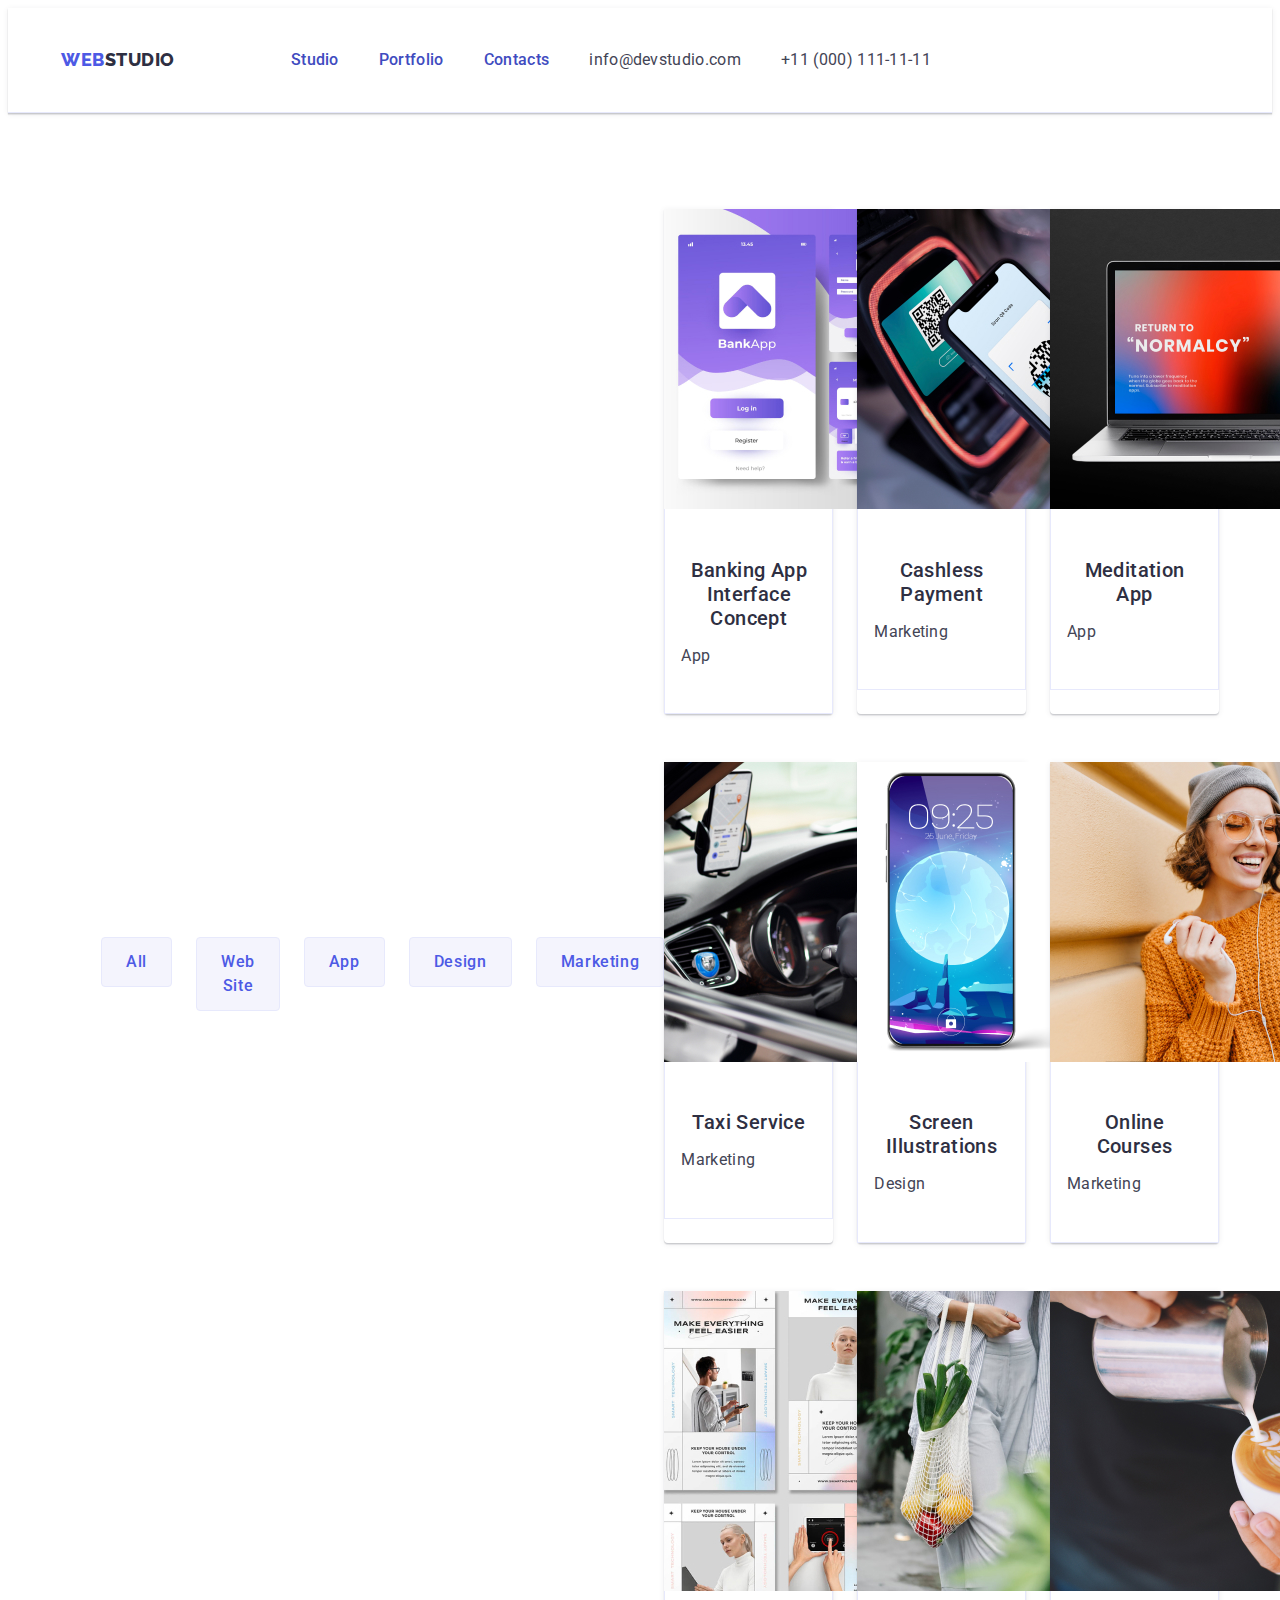
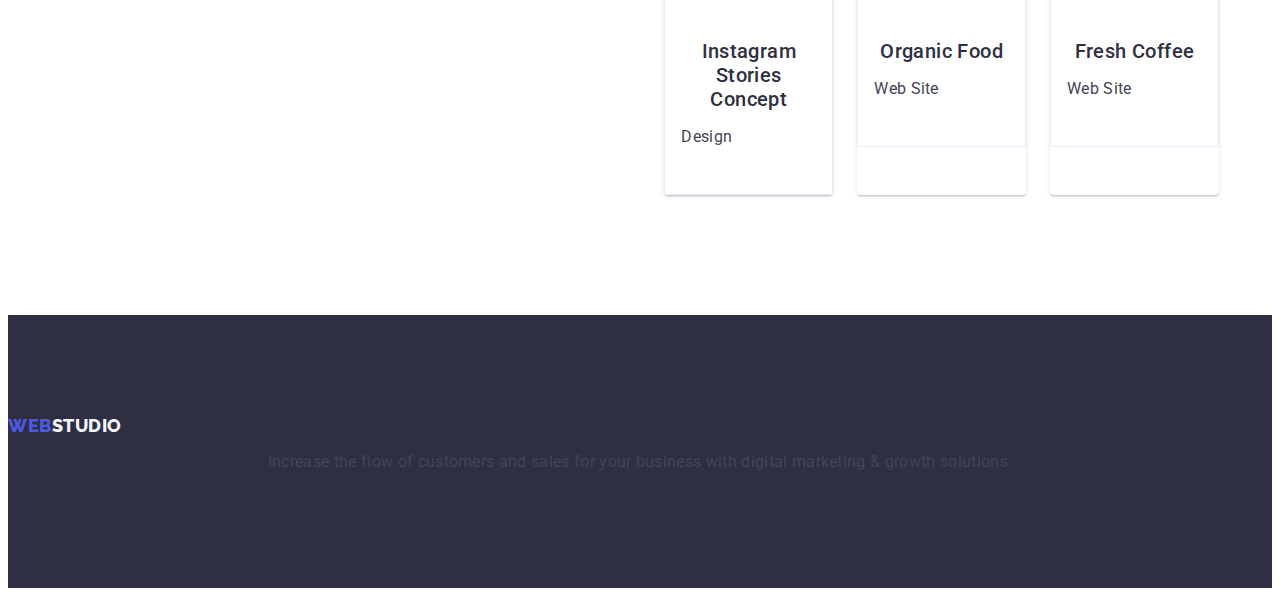
==== portfolio.html @ 67a77abd "Update portfolio.html" ====
<!DOCTYPE html>
<html lang="en">
<head>
    <meta charset="UTF-8">
    <meta name="viewport" content="width=device-width, initial-scale=1.0">
    <title>Document</title>
    <link rel="stylesheet" href="https://cdnjs.cloudflare.com/ajax/libs/modern-normalize/2.0.0/modern-normalize.min.css" integrity="sha512-4xo8blKMVCiXpTaLzQSLSw3KFOVPWhm/TRtuPVc4WG6kUgjH6J03IBuG7JZPkcWMxJ5huwaBpOpnwYElP/m6wg==" crossorigin="anonymous" referrerpolicy="no-referrer" />
    <link rel="preconnect" href="https://fonts.googleapis.com">
    <link rel="preconnect" href="https://fonts.gstatic.com" crossorigin>
    <link href="https://fonts.googleapis.com/css2?family=Montserrat:wght@400;500;600&family=Roboto:wght@400;500;700&display=swap" rel="stylesheet">
    <link rel="preconnect" href="https://fonts.googleapis.com">
    <link rel="preconnect" href="https://fonts.gstatic.com" crossorigin>
    <link href="https://fonts.googleapis.com/css2?family=Montserrat:wght@400;500;600&family=Raleway&family=Roboto:wght@400;500;700&display=swap" rel="stylesheet">
    <link rel="stylesheet" href="./css/styles.css"/>
</head>
<body class="body">
    <header class="header">
        <!--adress.logo-->
           <div class="div container">
               <nav class="nav">
                        <a href="./index.htm" class="logo link">Web<span class="logo-dark">Studio</span></a>
                         <ul class="list">
                           <li><a href="./index.html" class="ull link">Studio</a></li>
                           <li><a href="./portfolio.html" class="ull link">Portfolio</a></li>
                           <li><a href="" class="ull link">Contacts</a></li>
                         </ul>
                </nav>
                 <address class="address">
                   <ul class="list">
                     <li><a href="mailto:info@devstudio.com" class="contacts link">info@devstudio.com</a></li>
                     <li><a href="tel:+110001111111" class="contacts link">+11 (000) 111-11-11</a></li>
                   </ul>
                 </address>
           </div>      
 
     </header>
    <main>
   
       <section class="sec-p">  
            <div class="div container">   
                    <h1 class="visually-hidden">Portfolio</h1>

                    <ul class="ullp-one list">
                        <li class="iris1"><button class="all" type="button">All</button></li>
                        <li class="iris2"><button class="all" type="button">Web Site</button></li>
                        <li class="iris3"><button class="all" type="button">App</button></li>
                        <li class="iris4"><button class="all" type="button">Design</button></li>
                        <li class="iris5"><button class="all" type="button">Marketing</button></li>
                    </ul>
                
                    <ul class="ullp-two list">
                        <li class="lipli li-two">
                            <a class="portfolio-card-link link" href="">
                                <div class="div-img">
                                    <img src="./images/portfolio/BankingApp1.jpg" alt="BankingApp" width="360" height="300">
                                </div>
                                <div class="divp">
                                    <h2 class="h-three">Banking App Interface Concept</h2>
                                    <p class="p-one">App</p>
                                </div>
                            </a>
                        </li>
                        <li class="lipli li-two">
                            <a class="portfolio-card-link link" href="">
                                <img src="./images/portfolio/CashlessPayment2.jpg" alt="CashlessPayment" width="360" height="300">
                                <div class="divp">
                                    <h2 class="h-three">Cashless Payment</h2>
                                    <p class="p-one">Marketing</p>
                                </div>
                            </a>
                        </li>
                        <li class="lipli li-two">
                            <a class="portfolio-card-link link" href="">
                                <img src="./images/portfolio/MeditationApp3.jpg" alt="MeditationApp" width="360" height="300">
                                <div class="divp">    
                                    <h2 class="h-three">Meditation App</h2>
                                    <p class="p-one">App</p>
                                </div>
                            </a>
                        </li>
                        <li class="lipli li-two">
                            <a class="portfolio-card-link link" href="">
                                <img src="./images/portfolio/TaxiServiceMarketing4.jpg" alt="TaxiServiceMarketing" width="360" height="300">
                                <div class="divp">
                                    <h2 class="h-three">Taxi Service</h2>
                                    <p class="p-one">Marketing</p>
                                </div>
                            </a>
                        </li>
                        <li class="lipli li-two">
                            <a class="portfolio-card-link link" href="">
                                <img src="./images/portfolio/ScreenIllustrations5.jpg" alt="ScreenIllustrations" width="360" height="300">
                                <div class="divp"> 
                                    <h2 class="h-three">Screen Illustrations</h2>
                                    <p class="p-one">Design</p>
                                </div>
                            </a>
                        </li>
                        <li class="lipli li-two">
                            <a class="portfolio-card-link link" href="">
                                <img src="./images/portfolio/OnlineCourses6.jpg" alt="OnlineCourses" width="360" height="300">
                                <div class="divp">   
                                    <h2 class="h-three">Online Courses</h2>
                                    <p class="p-one">Marketing</p>
                                </div>
                            </a>
                        </li>
                        <li class="lipli li-two">
                            <a class="portfolio-card-link link" href="">
                                <img src="./images/portfolio/InstagramStoriesConcept7.jpg" alt="InstagramStoriesConcept" width="360" height="300">
                                <div class="divp">
                                    <h2 class="h-three">Instagram Stories Concept</h2>
                                    <p class="p-one">Design</p>
                                </div>
                            </a>
                        </li>
                        <li class="lipli li-two">
                            <a class="portfolio-card-link link" href="">
                                <img src="./images/portfolio/OrganicFood8.jpg" alt="OrganicFood" width="360" height="300">
                                <div class="divp"> 
                                    <h2 class="h-three">Organic Food</h2>
                                    <p class="p-one">Web Site</p>
                                </div>
                            </a>
                        </li>
                        <li class="lipli li-two">
                            <a class="portfolio-card-link link" href="">
                                <img src="./images/portfolio/FreshCoffee9.jpg" alt="FreshCoffee" width="360" height="300">
                                <div class="divp">
                                    <h2 class="h-three">Fresh Coffee</h2>
                                        <p class="p-one">Web Site</p>
                                </div>
                            </a>
                        </li>
                    </ul>
            </div> 
        </section>
    </main>
    <footer class="footer">

           <a href="./index.htm" class="logo link">Web<span class="logo-light">Studio</span></a>
            <nav class="header-nav"></nav>

        <p class="p-two">Increase the flow of customers and sales for your business with digital marketing & growth solutions.</p>
    </footer>
</body>
</html>
---- css/styles.css ----
:root {
    --main-color:#FFFFFF ;
    --pane-padding: 5px 42px;
    --iris: #4D5AE5;
    --ocean: #404BBF;
    --navyblue: #2E2F42;
    --green: #31D0AA;
    --slate: #434455;
    --lightslate: #8E8F99;
    --cornflower: #E7E9FC;
    --cloud: #F4F4FD;
    --navybluemodal: #2E2F42;
    --grey: #2E2F42;
    --dairy: #FCFCFC;
  }

.body {
    font-family: "Roboto", sans-serif;
    background-color: white;
    color: #434455;
}


/* header*/


.header {
    justify-content: center;
    flex-shrink: 0;
    border-bottom: 1px solid #e7e9fc;
    box-shadow: 0px 2px 1px rgba(46, 47, 66, 0.08), 0px 1px 1px rgba(46, 47, 66, 0.16), 0px 1px 6px rgba(46, 47, 66, 0.08); 
}

.div{
    display: flex; 
}

.container {
    width: 1158px; 
    padding: 0 15px;
    margin: 0 auto;
    align-items: center;
}



.nav {
    display: flex; 
    font-family: "Raleway", sans-serif;
    flex-shrink: 0;
    font-size: 18px ;
    line-height: 1.17em;
    letter-spacing: 0.03em;
    color:  #4d5ae5;
    align-items: center;
}


.link {
    text-decoration: none;
    color: currentColor;
    display: inline-block; 
    }

.logo {
    color: var(--iris, #4D5AE5);
    font-family: "Raleway", sans-serif;
    font-size: 18px;
    font-weight: 800;
    line-height: 1.16em;
    letter-spacing: 0.54px;
    text-transform: uppercase;
    line-height: 1.17;
    margin-right: 76px;
}

.logo-dark {
    color: var(--navyblue, #2E2F42);
}

.logo-light {
    color: var(--cloud, #F4F4FD);
}

.list {
    list-style: none;
    display: flex; 
    color: var(--navyblue, #2E2F42);
    font-family: 'Roboto';
    font-size: 16px;
    line-height: 1.5em; 
    letter-spacing: 0.32px;
    gap: 40px;
}

.ull {
    color: #2e2f42;
    font-weight: 500;
    padding: 24px 0;
    position: relative; 
    color: #404bbf;
    transition: color 250ms cubic-bezier(0.4, 0, 0.2, 1);
}

.ull:hover {
    color: #404bbf
}

.ull:focus {
    color: #404bbf;
}

.ull::after {
    content: '' ;
    position: absolute; 
    left: 0;
    bottom: -1px; 
    height: 4px; 
    background-color: #404bbf; 
    border-radius: 2px;
}

address {}

.contacts {
    color:  #434455;
    transition: color 250ms cubic-bezier(0.4, 0, 0.2, 1);
}

.contacts:hover {
    color: #404bbf;
}

.contacts:focus {
    color: #404bbf;
}

.address {
    color: var(--navyblue, #2E2F42);
    font-family: 'Roboto';
    font-size: 16px;
    font-style: normal;
    font-weight: 400;
    line-height: 1.5em; /* 150% */
    letter-spacing: 0.32px;
}


img {
    display: block;
}


/* main */


.sec {
    background: var(--navyblue, #2E2F42);
    flex-shrink: 0;
    text-align: center;
    padding: 188px 0 ;
    background-image: linear-gradient(rgba(46, 47, 66, 0.7), rgba(46, 47, 66, 0.7)), url(/images/team/people-office.jpg);
    background-repeat: no-repeat;
    background-position: center;
    background-size: cover;
    max-width: 1440px; 
    height: 600px;
}

.h-one {
    color: var(--white, #FFF);
    font-family: 'Roboto';
    font-size: 56px;
    font-weight: 700;
    line-height: 1.07em;
    letter-spacing: 1.12px;
    text-align: center;
    max-width: 496px; 
    margin: 0 auto;
}

.button {
    background: var(--iris, #4D5AE5);
    box-shadow: 0px 4px 4px 0px rgba(0, 0, 0, 0.15);
    font-family: "Roboto", sans-serif ;
    font-size: 16px;
    font-style: normal;
    font-weight: 500;
    line-height: 1.5em; /* 150% */
    letter-spacing: 0.64px;
    color: var(--white, #FFF);
    cursor: pointer;
    display: block; 
    min-width: 169px;
    height: 56px;
    border: none; 
    border-radius: 4px; 
    gap: 10px;
    align-items: flex-start;
    transition: background-color 250ms cubic-bezier(0.4, 0, 0.2, 1);
    margin: 0 auto;
    display: inline-flex;
    padding: 16px 32px;
    align-items: flex-start;
    margin-top: 48px;
}

.button:hover {
    background-color: #404BBF;
}

.button:focus {
    background-color: #404BBF;
}

.backdrop {
    position: fixed;
    top: 0;
    left: 0;
    width: 100%;
    height: 100%;
    display: flex;
    align-items: center;
    justify-content: center;
    background-color: rgba(46, 47, 66, 0.4);
    transition: opacity 250ms cubic-bezier(0.4, 0, 0.2, 1), visibility 250ms cubic-bezier(0.4, 0, 0.2, 1);
   
}


.backdrop.is-hidden{
    visibility: hidden;
    opacity: 0;
    pointer-events: none;
}


.modal-window {
    position: relative;
    z-index: 2;
    width: 408px;
    height: 584px;
    flex-shrink: 0;
    border-radius: 4px;
    background: var(--dairy, #FCFCFC);
    box-shadow: 0px 2px 1px 0px rgba(0, 0, 0, 0.20), 0px 1px 3px 0px rgba(0, 0, 0, 0.12), 0px 1px 1px 0px rgba(0, 0, 0, 0.14);
    padding: 30px;
    position: absolute;
    top: 50%;
    left: 50%;
    transform: translate(-50%, -50%) scale(1); 
    min-height: 584px; 
    transition: transform 250ms cubic-bezier(0.4, 0, 0.2, 1); 
}

.button-close {
    opacity: 0.7;
    border-radius: 50%;
    width: 24px;
    height: 24px;
    flex-shrink: 0;
    position: absolute;
    right: 24px;
    top: 24px;
    bottom: 536px;
    left: 360px;
    border-color: rgba(0, 0, 0, 0.10);
    display: flex; 
    align-items: center; 
    justify-content: center; 
    background-color: #e7e9fc; 
    border: 1px solid rgba(0, 0, 0, 0.1); 
    padding: 0;
    cursor: pointer; 
    transition: background-color 250ms cubic-bezier(0.4, 0, 0.2, 1), border 250ms cubic-bezier(0.4, 0, 0.2, 1); 
}

.button-close:hover {
    opacity: 1;
    background-color: #404bbf; 
    border: none; 
    fill: #ffffff;
}

.button-close:focus {
    background-color: #404bbf; 
    border: none;    
    fill: #ffffff; 
}

.svg-close {
    transition: fill 250ms cubic-bezier(0.4, 0, 0.2, 1);   
}

.sec-two{
    padding: 120px 0;
}

.ulli-one {
    gap: 24px; 
    padding: 0;
    margin: 0;
}

.visually-hidden {
    position: absolute;
    width: 1px;
    height: 1px;
    margin: -1px;
    border: 0;
    padding: 0;
    white-space: nowrap;
    clip-path: inset(100%);
    clip: rect(0 0 0 0);
    overflow: hidden;
  }

.li-one {
    width: calc((100% - 72px) / 4); 
}

.div-li-all{
    display: flex; 
    align-items: center;
    justify-content: center;
    height: 112px; 
    background-color: #f4f4fd;
    border-radius: 4px;
    margin-bottom: 8px;
}

svg{
    flex-shrink: 0;
}

.h-three {
    color: var(--navyblue, #2E2F42);
    font-family: 'Roboto';
    font-size: 20px;
    font-style: normal;
    font-weight: 500;
    line-height: 1.2em; /* 120% */
    letter-spacing: 0.4px;
    margin-bottom: 8px;
    text-align: center; 
}

.p-one {
    color: #434455;
    font-family: 'Roboto';
    font-size: 16px;
    font-style: normal;
    font-weight: 400;
    line-height: 1.2em; /* 150% */
    letter-spacing: 0.32px;
}

.sec-three{
    padding-bottom: 120px;
}

.h-two {
    margin-bottom: 72px;
    color: var(--navyblue, #2E2F42);
    text-align: center;
    font-family: 'Roboto';
    font-size: 36px;
    font-style: normal;
    font-weight: 700;
    line-height: 1.11em; /* 111.111% */
    letter-spacing: 0.72px;
    text-transform: capitalize;
    line-height: 1.11em;
}

.ulli-two {
    gap: 24px;
}

.sec-four {
    flex-shrink: 0;
    background: var(--cloud, #F4F4FD);
    padding: 120px 0;
}

.ulli-three {
    gap: 24px;
}

.li-two {
    padding-bottom: 0px;
    justify-content: center;
    background: var(--white, #FFF);
    border-radius: 0px 0px 4px 4px; 
    box-shadow: 0px 1px 6px rgba(46, 47, 66, 0.08), 0px 1px 1px rgba(46, 47, 66, 0.16), 0px 2px 1px rgba(46, 47, 66, 0.08);
    }

    .portfolio-card-link {
        display: block;   
        transition: box-shadow 250ms cubic-bezier(0.4, 0, 0.2, 1);
    }

    .portfolio-card-link:hover {
        box-shadow:  0px 1px 6px rgba(46, 47, 66, 0.08), 0px 1px 1px rgba(46, 47, 66, 0.16), 0px 2px 1px rgba(46, 47, 66, 0.08); 
        transform: translateY(0%);
    }

    .portfolio-card-link:focus {
        box-shadow: 0px 1px 6px rgba(46, 47, 66, 0.08), 0px 1px 1px rgba(46, 47, 66, 0.16), 0px 2px 1px rgba(46, 47, 66, 0.08);
        transform: translateY(0%);
    }

.work {
    padding: 32px 0;
    }

.social-network {
    display: flex; 
    justify-content: center; 
    gap: 24px; 
}

.social {
    width: 40px;
    height: 40px;
}

.a-soc {
    width: 100%;
    height: 100%;
    background-color: #4d5ae5;
    border-radius:50%;
    display: flex;
    align-items: center; 
    justify-content: center;
    transition: background-color 250ms cubic-bezier(0.4, 0, 0.2, 1);
}

.a-soc:hover {
    background-color: #404bbf;
}

.a-soc:focus {
    background-color: #404bbf;
}

.svg-soc {
    fill:  #f4f4fd;
}

.p-two {
    color: #434455;
    font-family: Roboto;
    font-size: 16px;
    font-style: normal;
    font-weight: 400;
    line-height: 1.2em; /* 150% */
    letter-spacing: 0.32px;
    text-align: center; 
}

.sec-five {
    padding-top: 120px;
    padding-bottom: 120px;
    margin: 0;
}

.ul-clients{
    display: flex;
    gap: 24px;
    padding: 0;
    margin: 0;
}

.client {
    height: 88px;    
    width: calc((100% - 120px) / 6);
    
}

.a-cli {
    width: 100%;
    height: 100%;
    border: 1px solid #8e8f99;
    border-radius: 4px;
    display: flex; 
    align-items: center; 
    justify-content: center;
    color: #8e8f99;   
    transition: border-color 250ms cubic-bezier(0.4, 0, 0.2, 1), color 250ms cubic-bezier(0.4, 0, 0.2, 1); 
}

.a-cli:hover {
    border-color: #404bbf; 
    color: #404bbf;
}

.a-cli:focus {
    border-color: #404bbf; 
    color: #404bbf;
}

.svg-cli {
    fill: currentColor;   
}

/* footer */


.footer {
    flex-shrink: 0;
    background: var(--navyblue, #2E2F42);
    padding: 100px 0;
}

.footer-container {
    width: 1158px; 
    padding: 0 15px;
    margin: 0 auto;
    align-items: center;
    display: flex;
    align-items: baseline;
}

.footer-container-logo {
    margin-right: 120px;
}
.par {
    margin: 0;
    line-height: 1.5em;
    color:  #F4F4FD;
    letter-spacing: 0.02em; 
    margin-bottom: 16px;
    font-weight: 500;
}

.par-f {
    margin: 0;
    margin-bottom: 16px;
    color:  #FFFFFF;
    letter-spacing: 0.02em;
    line-height: 1.5;
    font-size: 16px;
    font-weight: 500;
}

.a-soc-f {
    width: 100%;
    height: 100%;
    background-color: #4d5ae5;
    border-radius:50%;
    display: flex;
    align-items: center; 
    justify-content: center;
    transition: background-color 250ms cubic-bezier(0.4, 0, 0.2, 1);
}

.a-soc-f:hover {
    background-color: #31d0aa; 
}

.a-soc-f:focus {
    background-color: #31d0aa;
}

.social-network-f {
    gap: 16px;
    display: flex; 
}

.ul2 {
    flex-shrink: 0;
}


/*portfolio*/

.sec-p{
    padding-top: 96px; 
    padding-bottom: 120px;
}

.ulp {
    text-align: center;
    /* Button Text */
    font-family: 'Roboto';
    font-size: 16px;
    font-style: normal;
    font-weight: 500;
    line-height: 1.2em; /* 150% */
    letter-spacing: 0.64px;
}

.ullp-one{
    justify-content: center; 
    gap: 24px;
    margin-bottom: 72px;
}

.ullp-two{
    flex-wrap: wrap;
    column-gap: 24px;
    row-gap: 48px; 
    margin: 0;
    padding: 0;
}

.iris1 {}


.iris2 {}

.iris3 {}

.iris4 {}

.iris5 {}

.all {
    font-family: "Roboto", sans-serif;
    font-weight: 500;
    font-size: 16px;
    line-height: 1.5em;
    letter-spacing: 0.04em;
    color:  #4d5ae5;
    background-color: #F4F4FD;
    cursor: pointer;
    padding: 12px 24px;
    border: 1px solid #e7e9fc ;
    border-radius: 4px;   
    transition:  color 250ms cubic-bezier(0.4, 0, 0.2, 1), background-color 250ms cubic-bezier(0.4, 0, 0.2, 1), border-color 250ms cubic-bezier(0.4, 0, 0.2, 1), box-shadow 250ms cubic-bezier(0.4, 0, 0.2, 1); 
}

.all:hover {
    color: #FFFFFF;
    background-color: #404BBF ;
    border: 1px solid transparent;
    box-shadow: 3px 1px rgba(0, 0, 0, 0.1), 0px 2px 1px rgba(0, 0, 0, 0.08), 0px 2px 2px rgba(0, 0, 0, 0.12);
}

.all:focus {
    color: #FFFFFF;
    background-color: #404BBF;
    border: 1px solid transparent;
    box-shadow:  0px 3px 1px rgba(0, 0, 0, 0.1), 0px 2px 1px rgba(0, 0, 0, 0.08), 0px 2px 2px rgba(0, 0, 0, 0.12);
}

.lipli{
    width: calc((100% - 48px) / 3);
}

.divp{
    padding: 32px 16px ;
    border: 1px solid #e7e9fc; 
    border-top: none;
}
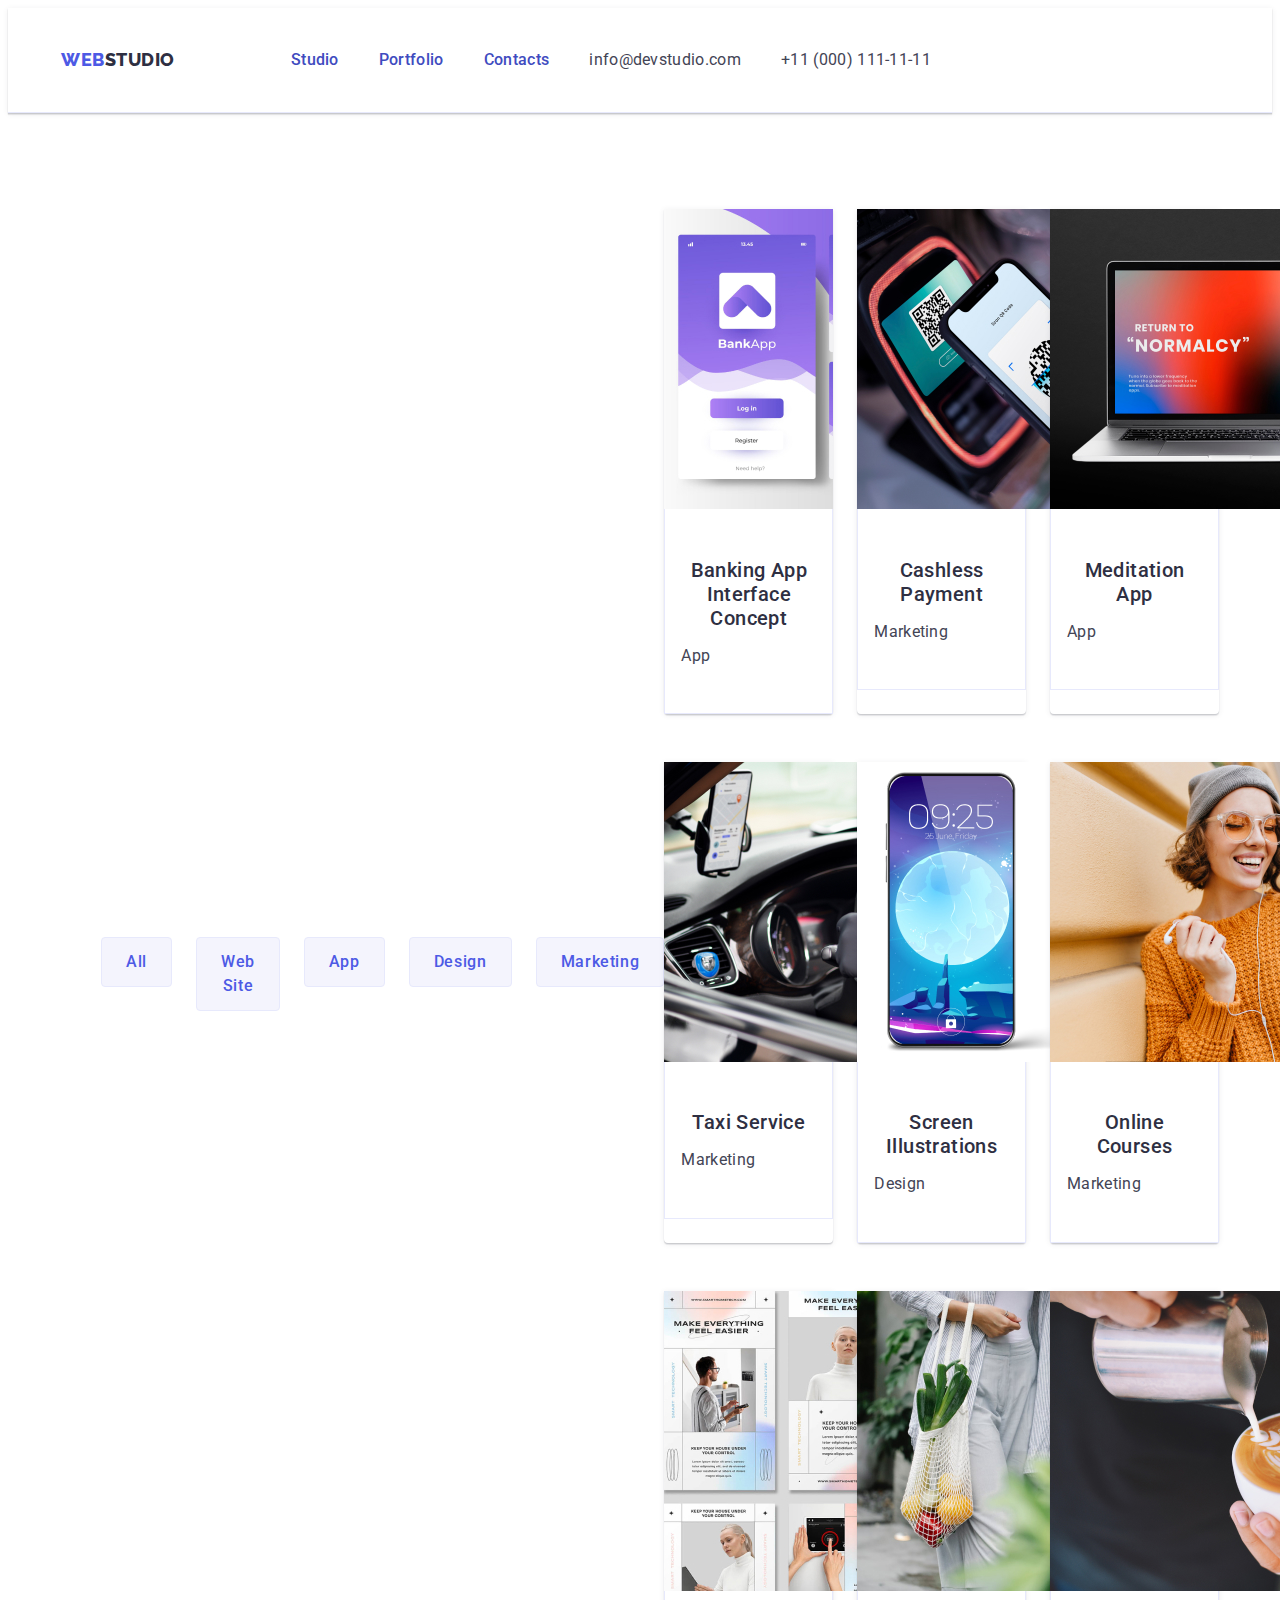
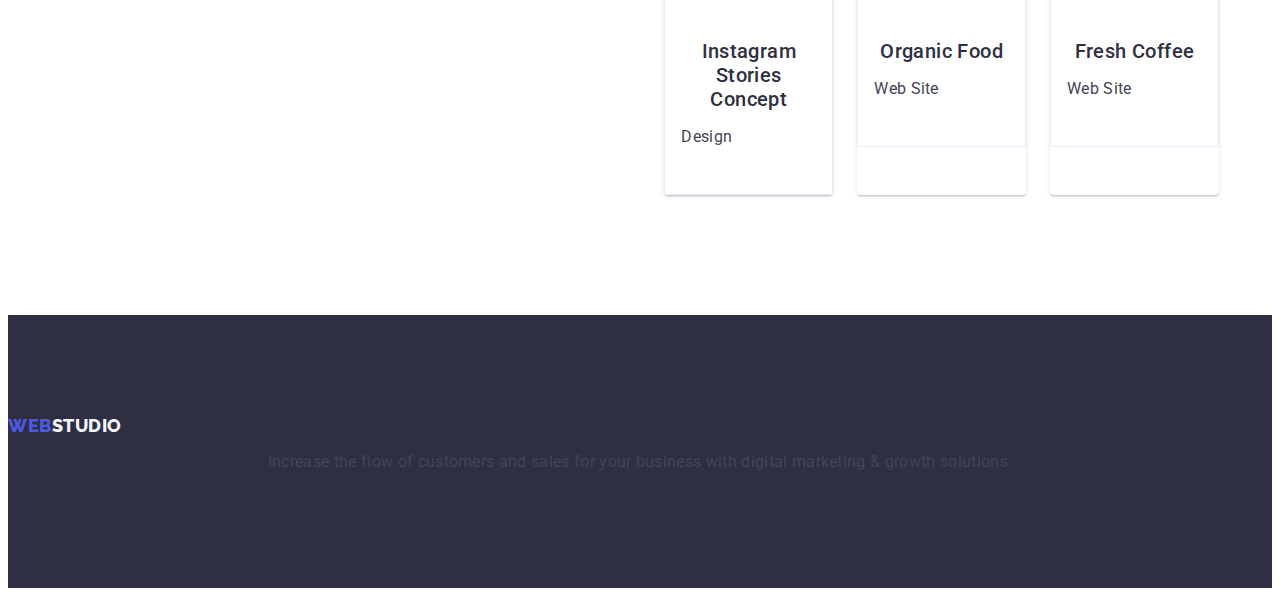
==== commit 5cb2dad2: "1234567890" ====
--- a/portfolio.html
+++ b/portfolio.html
@@ -53,6 +53,9 @@
                             <a class="portfolio-card-link link" href="">
                                 <div class="div-img">
                                     <img src="./images/portfolio/BankingApp1.jpg" alt="BankingApp" width="360" height="300">
+                                    <p class="p-div-img">
+                                        14 Stylish and User-Friendly App Design Concepts · Task Manager App · Calorie Tracker App · Exotic Fruit Ecommerce App · Cloud Storage App
+                                    </p>
                                 </div>
                                 <div class="divp">
                                     <h2 class="h-three">Banking App Interface Concept</h2>
--- a/css/styles.css
+++ b/css/styles.css
@@ -410,6 +410,27 @@
         transform: translateY(0%);
     }
 
+.div-img {
+    position: relative; 
+    overflow: hidden;
+
+}
+
+.p-div-img {
+    position: absolute; 
+    top: 0;
+    font-size: 16px; 
+    line-height: 1.5;
+    letter-spacing: 0.02em; 
+    color: #f4f4fd;
+    padding: 40px 32px; 
+    background-color: #4d5ae5; 
+    height: 100%; 
+    width: 100%; 
+    transform: translateY(100%); 
+    transition: transform 250ms cubic-bezier(0.4, 0, 0.2, 1);
+}
+
 .work {
     padding: 32px 0;
     }
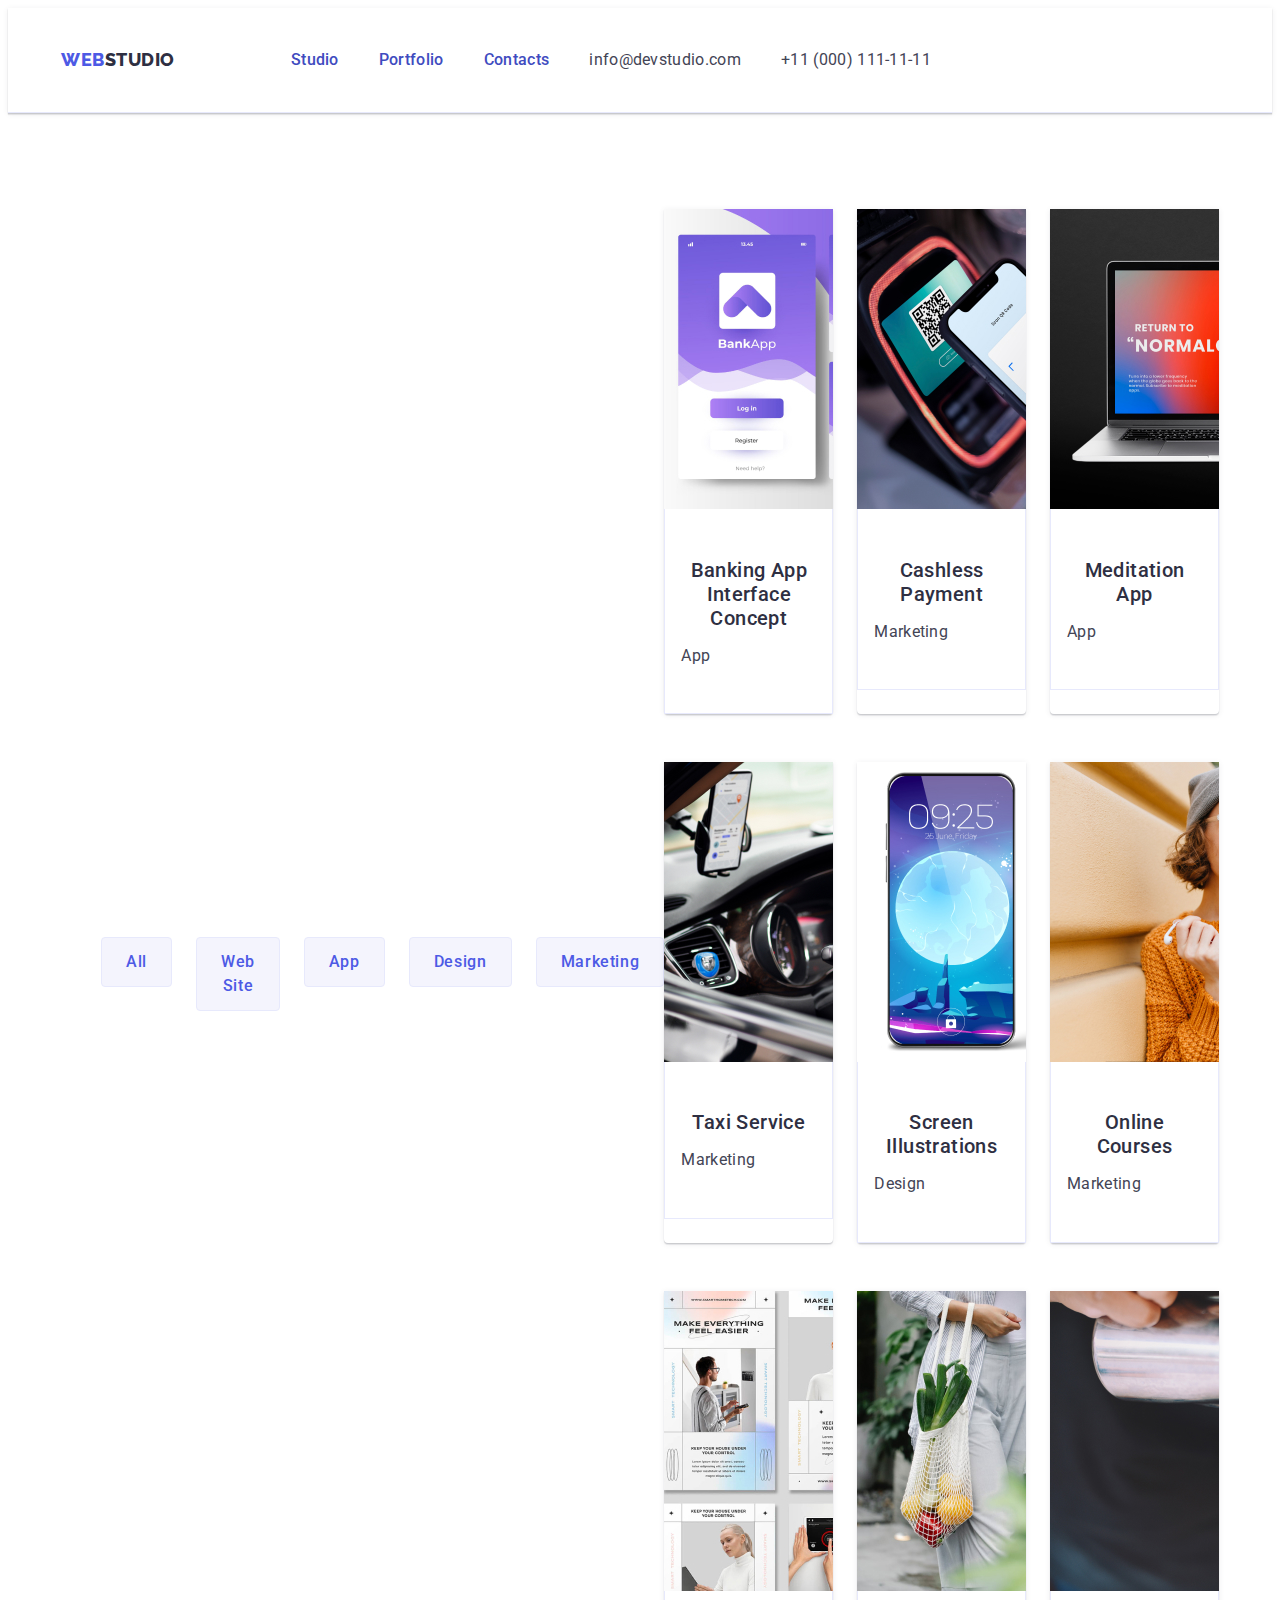
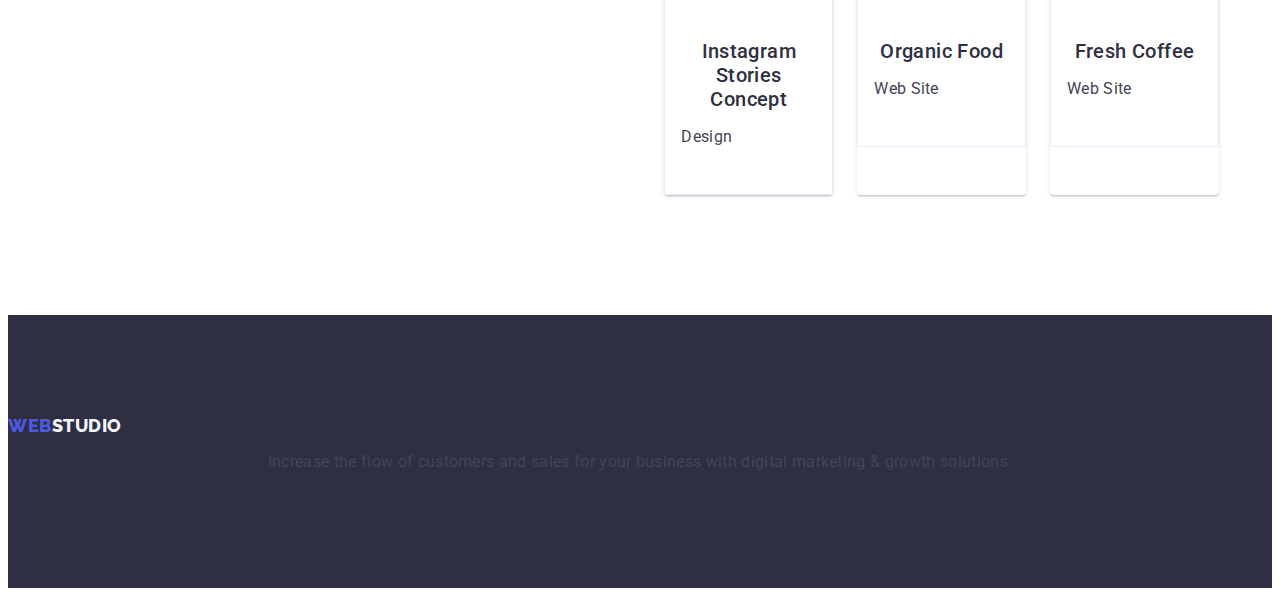
==== commit 7049cbd5: "Update portfolio.html" ====
--- a/portfolio.html
+++ b/portfolio.html
@@ -1,150 +1,288 @@
 <!DOCTYPE html>
 <html lang="en">
-<head>
-    <meta charset="UTF-8">
-    <meta name="viewport" content="width=device-width, initial-scale=1.0">
+  <head>
+    <meta charset="UTF-8" />
+    <meta name="viewport" content="width=device-width, initial-scale=1.0" />
     <title>Document</title>
-    <link rel="stylesheet" href="https://cdnjs.cloudflare.com/ajax/libs/modern-normalize/2.0.0/modern-normalize.min.css" integrity="sha512-4xo8blKMVCiXpTaLzQSLSw3KFOVPWhm/TRtuPVc4WG6kUgjH6J03IBuG7JZPkcWMxJ5huwaBpOpnwYElP/m6wg==" crossorigin="anonymous" referrerpolicy="no-referrer" />
-    <link rel="preconnect" href="https://fonts.googleapis.com">
-    <link rel="preconnect" href="https://fonts.gstatic.com" crossorigin>
-    <link href="https://fonts.googleapis.com/css2?family=Montserrat:wght@400;500;600&family=Roboto:wght@400;500;700&display=swap" rel="stylesheet">
-    <link rel="preconnect" href="https://fonts.googleapis.com">
-    <link rel="preconnect" href="https://fonts.gstatic.com" crossorigin>
-    <link href="https://fonts.googleapis.com/css2?family=Montserrat:wght@400;500;600&family=Raleway&family=Roboto:wght@400;500;700&display=swap" rel="stylesheet">
-    <link rel="stylesheet" href="./css/styles.css"/>
-</head>
-<body class="body">
+    <link
+      rel="stylesheet"
+      href="https://cdnjs.cloudflare.com/ajax/libs/modern-normalize/2.0.0/modern-normalize.min.css"
+      integrity="sha512-4xo8blKMVCiXpTaLzQSLSw3KFOVPWhm/TRtuPVc4WG6kUgjH6J03IBuG7JZPkcWMxJ5huwaBpOpnwYElP/m6wg=="
+      crossorigin="anonymous"
+      referrerpolicy="no-referrer"
+    />
+    <link rel="preconnect" href="https://fonts.googleapis.com" />
+    <link rel="preconnect" href="https://fonts.gstatic.com" crossorigin />
+    <link
+      href="https://fonts.googleapis.com/css2?family=Montserrat:wght@400;500;600&family=Roboto:wght@400;500;700&display=swap"
+      rel="stylesheet"
+    />
+    <link rel="preconnect" href="https://fonts.googleapis.com" />
+    <link rel="preconnect" href="https://fonts.gstatic.com" crossorigin />
+    <link
+      href="https://fonts.googleapis.com/css2?family=Montserrat:wght@400;500;600&family=Raleway&family=Roboto:wght@400;500;700&display=swap"
+      rel="stylesheet"
+    />
+    <link rel="stylesheet" href="./css/styles.css" />
+  </head>
+  <body class="body">
     <header class="header">
-        <!--adress.logo-->
-           <div class="div container">
-               <nav class="nav">
-                        <a href="./index.htm" class="logo link">Web<span class="logo-dark">Studio</span></a>
-                         <ul class="list">
-                           <li><a href="./index.html" class="ull link">Studio</a></li>
-                           <li><a href="./portfolio.html" class="ull link">Portfolio</a></li>
-                           <li><a href="" class="ull link">Contacts</a></li>
-                         </ul>
-                </nav>
-                 <address class="address">
-                   <ul class="list">
-                     <li><a href="mailto:info@devstudio.com" class="contacts link">info@devstudio.com</a></li>
-                     <li><a href="tel:+110001111111" class="contacts link">+11 (000) 111-11-11</a></li>
-                   </ul>
-                 </address>
-           </div>      
- 
-     </header>
+      <!--adress.logo-->
+      <div class="div container">
+        <nav class="nav">
+          <a href="./index.htm" class="logo link"
+            >Web<span class="logo-dark">Studio</span></a
+          >
+          <ul class="list">
+            <li><a href="./index.html" class="ull link">Studio</a></li>
+            <li><a href="./portfolio.html" class="ull link">Portfolio</a></li>
+            <li><a href="" class="ull link">Contacts</a></li>
+          </ul>
+        </nav>
+        <address class="address">
+          <ul class="list">
+            <li>
+              <a href="mailto:info@devstudio.com" class="contacts link"
+                >info@devstudio.com</a
+              >
+            </li>
+            <li>
+              <a href="tel:+110001111111" class="contacts link"
+                >+11 (000) 111-11-11</a
+              >
+            </li>
+          </ul>
+        </address>
+      </div>
+    </header>
     <main>
-   
-       <section class="sec-p">  
-            <div class="div container">   
-                    <h1 class="visually-hidden">Portfolio</h1>
+      <section class="sec-p">
+        <div class="div container">
+          <h1 class="visually-hidden">Portfolio</h1>
 
-                    <ul class="ullp-one list">
-                        <li class="iris1"><button class="all" type="button">All</button></li>
-                        <li class="iris2"><button class="all" type="button">Web Site</button></li>
-                        <li class="iris3"><button class="all" type="button">App</button></li>
-                        <li class="iris4"><button class="all" type="button">Design</button></li>
-                        <li class="iris5"><button class="all" type="button">Marketing</button></li>
-                    </ul>
+          <ul class="ullp-one list">
+            <li class="iris1">
+              <button class="all" type="button">All</button>
+            </li>
+            <li class="iris2">
+              <button class="all" type="button">Web Site</button>
+            </li>
+            <li class="iris3">
+              <button class="all" type="button">App</button>
+            </li>
+            <li class="iris4">
+              <button class="all" type="button">Design</button>
+            </li>
+            <li class="iris5">
+              <button class="all" type="button">Marketing</button>
+            </li>
+          </ul>
+
+          <ul class="ullp-two list">
+            <li class="lipli li-two">
+              <a class="portfolio-card-link link" href="">
+                <div class="div-img">
+                  <img
+                    src="./images/portfolio/BankingApp1.jpg"
+                    alt="BankingApp"
+                    width="360"
+                    height="300"
+                  />
+                  <p class="p-div-img">
+                    14 Stylish and User-Friendly App Design Concepts · Task
+                    Manager App · Calorie Tracker App · Exotic Fruit Ecommerce
+                    App · Cloud Storage App
+                  </p>
+                </div>
+                <div class="divp">
+                  <h2 class="h-three">Banking App Interface Concept</h2>
+                  <p class="p-one">App</p>
+                </div>
+              </a>
+            </li>
+            <li class="lipli li-two">
+              <a class="portfolio-card-link link" href="">
+                <div class="div-img">
+                  <img
+                    src="./images/portfolio/CashlessPayment2.jpg"
+                    alt="CashlessPayment"
+                    width="360"
+                    height="300"
+                  />
+                  <p class="p-div-img">
+                    14 Stylish and User-Friendly App Design Concepts · Task
+                    Manager App · Calorie Tracker App · Exotic Fruit Ecommerce
+                    App · Cloud Storage App
+                  </p>
+                </div>
+                <div class="divp">
+                  <h2 class="h-three">Cashless Payment</h2>
+                  <p class="p-one">Marketing</p>
+                </div>
+              </a>
+            </li>
+            <li class="lipli li-two">
+              <a class="portfolio-card-link link" href="">
+                <div class="div-img">
+                  <img
+                    src="./images/portfolio/MeditationApp3.jpg"
+                    alt="MeditationApp"
+                    width="360"
+                    height="300"
+                  />
+                  <p class="p-div-img">
+                    14 Stylish and User-Friendly App Design Concepts · Task
+                    Manager App · Calorie Tracker App · Exotic Fruit Ecommerce
+                    App · Cloud Storage App
+                  </p>
+                </div>
+                <div class="divp">
+                  <h2 class="h-three">Meditation App</h2>
+                  <p class="p-one">App</p>
+                </div>
+              </a>
+            </li>
+            <li class="lipli li-two">
+              <a class="portfolio-card-link link" href="">
+                <div class="div-img">
+                  <img
+                    src="./images/portfolio/TaxiServiceMarketing4.jpg"
+                    alt="TaxiServiceMarketing"
+                    width="360"
+                    height="300"
+                  />
+                  <p class="p-div-img">
+                    14 Stylish and User-Friendly App Design Concepts · Task
+                    Manager App · Calorie Tracker App · Exotic Fruit Ecommerce
+                    App · Cloud Storage App
+                  </p>
+                </div>
+                <div class="divp">
+                  <h2 class="h-three">Taxi Service</h2>
+                  <p class="p-one">Marketing</p>
+                </div>
+              </a>
+            </li>
+            <li class="lipli li-two">
+              <a class="portfolio-card-link link" href="">
+                <div class="div-img">
+                  <img
+                    src="./images/portfolio/ScreenIllustrations5.jpg"
+                    alt="ScreenIllustrations"
+                    width="360"
+                    height="300"
+                  />
+                  <p class="p-div-img">
+                    14 Stylish and User-Friendly App Design Concepts · Task
+                    Manager App · Calorie Tracker App · Exotic Fruit Ecommerce
+                    App · Cloud Storage App
+                  </p>
+                </div>
+                <div class="divp">
+                  <h2 class="h-three">Screen Illustrations</h2>
+                  <p class="p-one">Design</p>
+                </div>
+              </a>
+            </li>
+            <li class="lipli li-two">
+              <a class="portfolio-card-link link" href="">
+                <div class="div-img">
+                    <img
+                    src="./images/portfolio/OnlineCourses6.jpg"
+                    alt="OnlineCourses"
+                    width="360"
+                    height="300"
+                    />
+                    <p class="p-div-img">
+                        14 Stylish and User-Friendly App Design Concepts · Task
+                        Manager App · Calorie Tracker App · Exotic Fruit Ecommerce
+                        App · Cloud Storage App
+                    </p>
+                </div>
+                <div class="divp">
+                  <h2 class="h-three">Online Courses</h2>
+                  <p class="p-one">Marketing</p>
+                </div>
+              </a>
+            </li>
+            <li class="lipli li-two">
+              <a class="portfolio-card-link link" href="">
+                <div class="div-img">
+                    <img
+                    src="./images/portfolio/InstagramStoriesConcept7.jpg"
+                    alt="InstagramStoriesConcept"
+                    width="360"
+                    height="300"
+                    />
+                    <p class="p-div-img">
+                        14 Stylish and User-Friendly App Design Concepts · Task
+                        Manager App · Calorie Tracker App · Exotic Fruit Ecommerce
+                        App · Cloud Storage App
+                    </p>
+                </div>
+                <div class="divp">
+                  <h2 class="h-three">Instagram Stories Concept</h2>
+                  <p class="p-one">Design</p>
+                </div>
+              </a>
+            </li>
+            <li class="lipli li-two">
+              <a class="portfolio-card-link link" href="">
+                <div class="div-img">
+                    <img
+                    src="./images/portfolio/OrganicFood8.jpg"
+                    alt="OrganicFood"
+                    width="360"
+                    height="300"
+                    />
+                    <p class="p-div-img">
+                        14 Stylish and User-Friendly App Design Concepts · Task
+                        Manager App · Calorie Tracker App · Exotic Fruit Ecommerce
+                        App · Cloud Storage App
+                    </p>
+                </div>
+                <div class="divp">
+                  <h2 class="h-three">Organic Food</h2>
+                  <p class="p-one">Web Site</p>
+                </div>
+              </a>
+            </li>
+            <li class="lipli li-two">
+              <a class="portfolio-card-link link" href="">
+                <div class="div-img">
+                    <img
+                    src="./images/portfolio/FreshCoffee9.jpg"
+                    alt="FreshCoffee"
+                    width="360"
+                    height="300"
+                    />
+                    <p class="p-div-img">
+                        14 Stylish and User-Friendly App Design Concepts · Task
+                        Manager App · Calorie Tracker App · Exotic Fruit Ecommerce
+                        App · Cloud Storage App
+                    </p>
+                </div>
                 
-                    <ul class="ullp-two list">
-                        <li class="lipli li-two">
-                            <a class="portfolio-card-link link" href="">
-                                <div class="div-img">
-                                    <img src="./images/portfolio/BankingApp1.jpg" alt="BankingApp" width="360" height="300">
-                                    <p class="p-div-img">
-                                        14 Stylish and User-Friendly App Design Concepts · Task Manager App · Calorie Tracker App · Exotic Fruit Ecommerce App · Cloud Storage App
-                                    </p>
-                                </div>
-                                <div class="divp">
-                                    <h2 class="h-three">Banking App Interface Concept</h2>
-                                    <p class="p-one">App</p>
-                                </div>
-                            </a>
-                        </li>
-                        <li class="lipli li-two">
-                            <a class="portfolio-card-link link" href="">
-                                <img src="./images/portfolio/CashlessPayment2.jpg" alt="CashlessPayment" width="360" height="300">
-                                <div class="divp">
-                                    <h2 class="h-three">Cashless Payment</h2>
-                                    <p class="p-one">Marketing</p>
-                                </div>
-                            </a>
-                        </li>
-                        <li class="lipli li-two">
-                            <a class="portfolio-card-link link" href="">
-                                <img src="./images/portfolio/MeditationApp3.jpg" alt="MeditationApp" width="360" height="300">
-                                <div class="divp">    
-                                    <h2 class="h-three">Meditation App</h2>
-                                    <p class="p-one">App</p>
-                                </div>
-                            </a>
-                        </li>
-                        <li class="lipli li-two">
-                            <a class="portfolio-card-link link" href="">
-                                <img src="./images/portfolio/TaxiServiceMarketing4.jpg" alt="TaxiServiceMarketing" width="360" height="300">
-                                <div class="divp">
-                                    <h2 class="h-three">Taxi Service</h2>
-                                    <p class="p-one">Marketing</p>
-                                </div>
-                            </a>
-                        </li>
-                        <li class="lipli li-two">
-                            <a class="portfolio-card-link link" href="">
-                                <img src="./images/portfolio/ScreenIllustrations5.jpg" alt="ScreenIllustrations" width="360" height="300">
-                                <div class="divp"> 
-                                    <h2 class="h-three">Screen Illustrations</h2>
-                                    <p class="p-one">Design</p>
-                                </div>
-                            </a>
-                        </li>
-                        <li class="lipli li-two">
-                            <a class="portfolio-card-link link" href="">
-                                <img src="./images/portfolio/OnlineCourses6.jpg" alt="OnlineCourses" width="360" height="300">
-                                <div class="divp">   
-                                    <h2 class="h-three">Online Courses</h2>
-                                    <p class="p-one">Marketing</p>
-                                </div>
-                            </a>
-                        </li>
-                        <li class="lipli li-two">
-                            <a class="portfolio-card-link link" href="">
-                                <img src="./images/portfolio/InstagramStoriesConcept7.jpg" alt="InstagramStoriesConcept" width="360" height="300">
-                                <div class="divp">
-                                    <h2 class="h-three">Instagram Stories Concept</h2>
-                                    <p class="p-one">Design</p>
-                                </div>
-                            </a>
-                        </li>
-                        <li class="lipli li-two">
-                            <a class="portfolio-card-link link" href="">
-                                <img src="./images/portfolio/OrganicFood8.jpg" alt="OrganicFood" width="360" height="300">
-                                <div class="divp"> 
-                                    <h2 class="h-three">Organic Food</h2>
-                                    <p class="p-one">Web Site</p>
-                                </div>
-                            </a>
-                        </li>
-                        <li class="lipli li-two">
-                            <a class="portfolio-card-link link" href="">
-                                <img src="./images/portfolio/FreshCoffee9.jpg" alt="FreshCoffee" width="360" height="300">
-                                <div class="divp">
-                                    <h2 class="h-three">Fresh Coffee</h2>
-                                        <p class="p-one">Web Site</p>
-                                </div>
-                            </a>
-                        </li>
-                    </ul>
-            </div> 
-        </section>
+                <div class="divp">
+                  <h2 class="h-three">Fresh Coffee</h2>
+                  <p class="p-one">Web Site</p>
+                </div>
+              </a>
+            </li>
+          </ul>
+        </div>
+      </section>
     </main>
     <footer class="footer">
+      <a href="./index.htm" class="logo link"
+        >Web<span class="logo-light">Studio</span></a
+      >
+      <nav class="header-nav"></nav>
 
-           <a href="./index.htm" class="logo link">Web<span class="logo-light">Studio</span></a>
-            <nav class="header-nav"></nav>
-
-        <p class="p-two">Increase the flow of customers and sales for your business with digital marketing & growth solutions.</p>
+      <p class="p-two">
+        Increase the flow of customers and sales for your business with digital
+        marketing & growth solutions.
+      </p>
     </footer>
-</body>
-</html>+  </body>
+</html>
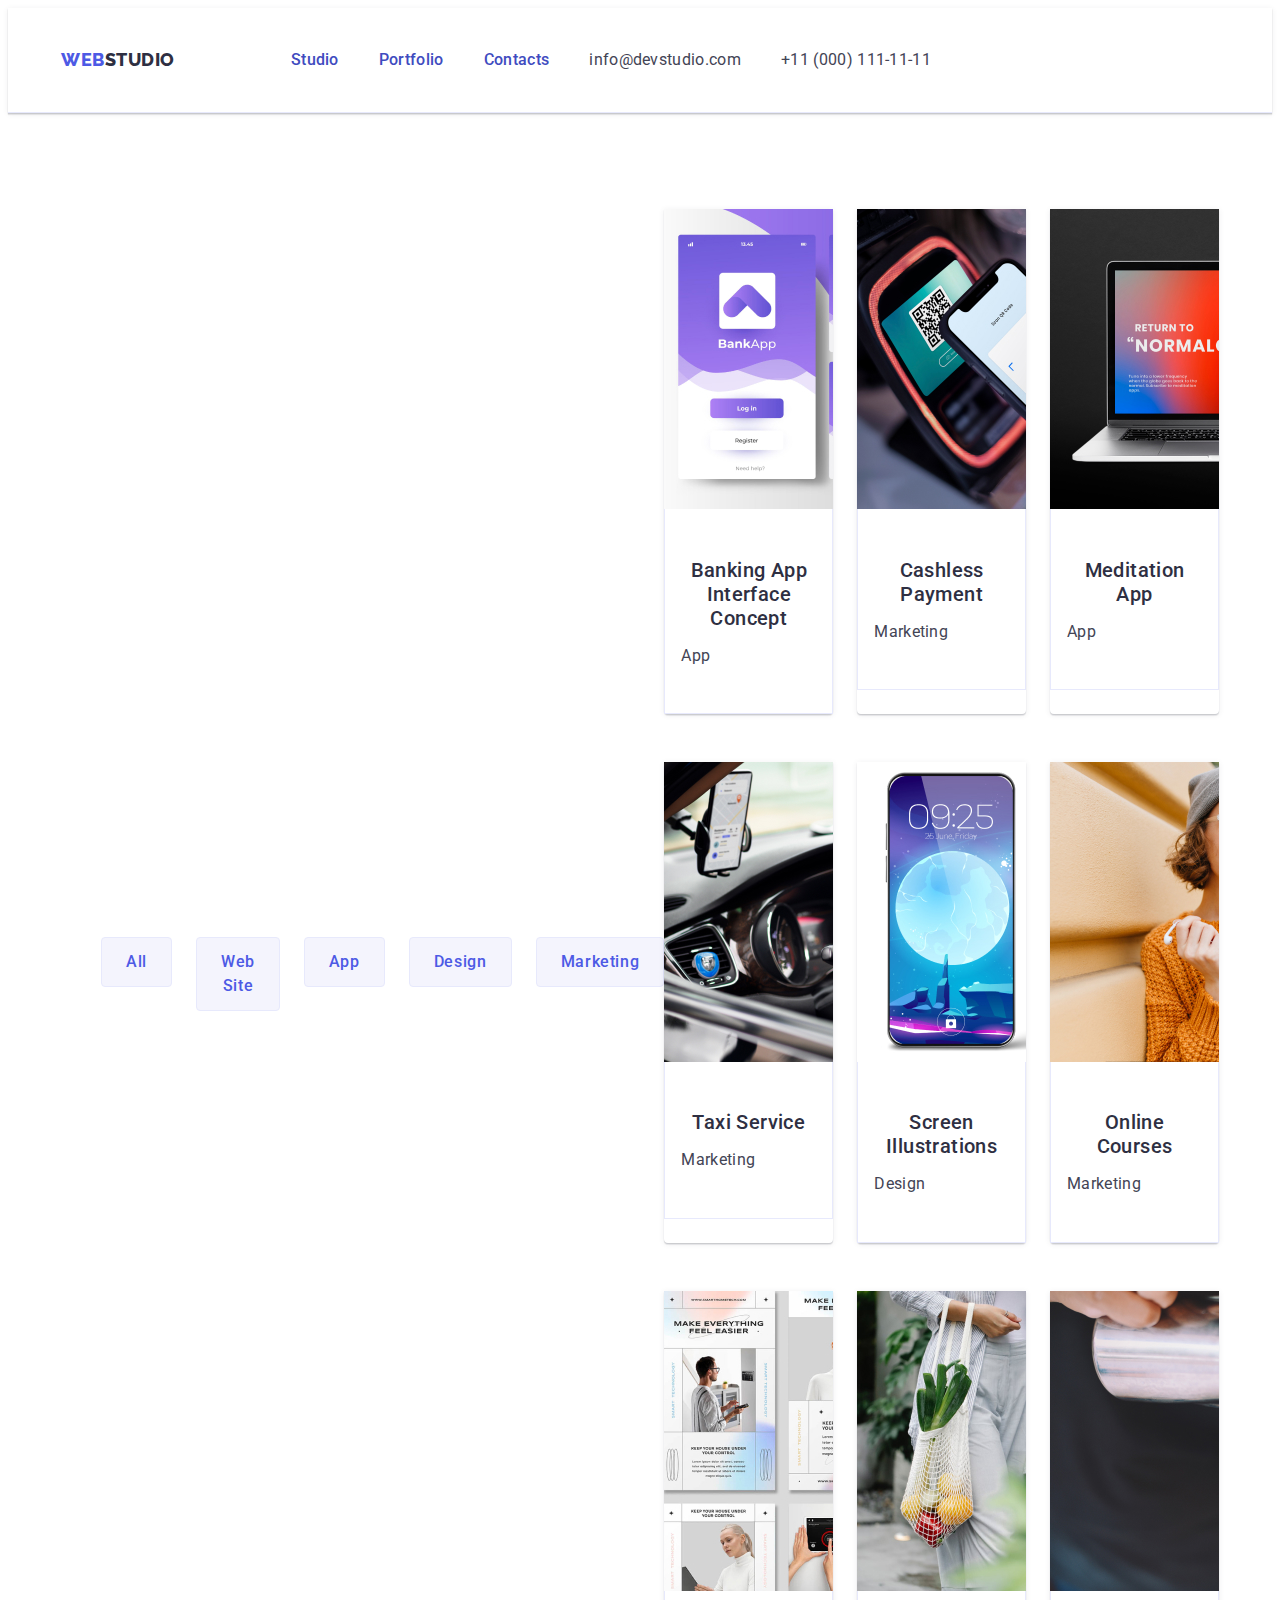
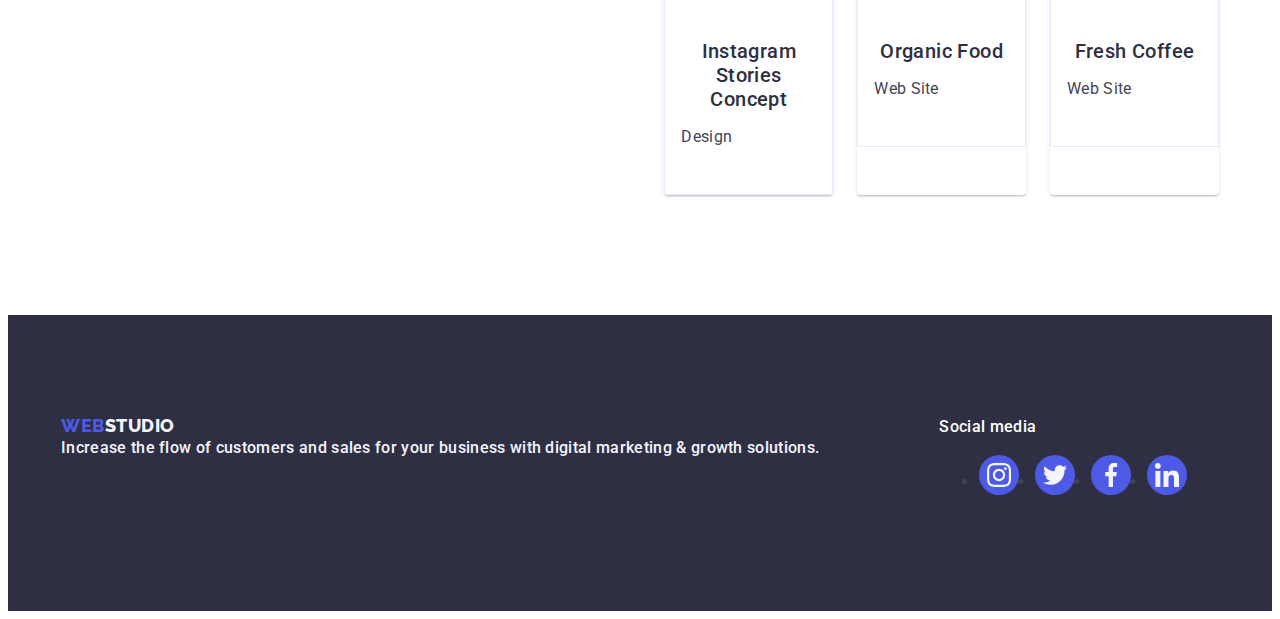
==== commit 1030c50b: "Update portfolio.html" ====
--- a/portfolio.html
+++ b/portfolio.html
@@ -274,15 +274,51 @@
       </section>
     </main>
     <footer class="footer">
-      <a href="./index.htm" class="logo link"
-        >Web<span class="logo-light">Studio</span></a
-      >
-      <nav class="header-nav"></nav>
-
-      <p class="p-two">
-        Increase the flow of customers and sales for your business with digital
-        marketing & growth solutions.
-      </p>
-    </footer>
+        <div class="footer-container">
+          <div class="footer-container-logo">
+              <a href="./index.htm" class="logo link">Web<span class="logo-light">Studio</span></a>
+              <p class="par">
+                Increase the flow of customers and sales for your business with
+                digital marketing & growth solutions.
+              </p>
+          </div>
+          <div>
+  
+            <p class="par-f">Social media</p>
+            
+            <ul class="social-network-f">
+              <li class="social">
+                <a class="a-soc-f" href="">
+                  <svg class="svg-soc" width="24" height="24">
+                    <use href="./images/icons.svg#instagram"></use>
+                  </svg>
+                </a>
+              </li>
+              <li class="social">
+                <a class="a-soc-f" href="">
+                  <svg class="svg-soc" width="24" height="24">
+                    <use href="./images/icons.svg#twitter"></use>
+                  </svg>
+                </a>
+              </li>
+              <li class="social">
+                <a class="a-soc-f" href="">
+                  <svg class="svg-soc" width="24" height="24">
+                    <use href="./images/icons.svg#facebook"></use>
+                  </svg>
+                </a>
+              </li>
+              <li class="social">
+                <a class="a-soc-f" href="">
+                  <svg class="svg-soc" width="24" height="24">
+                    <use href="./images/icons.svg#linkedin"></use>
+                  </svg>
+                </a>
+              </li>
+            </ul>
+    
+          </div>
+        </div>
+      </footer>
   </body>
 </html>
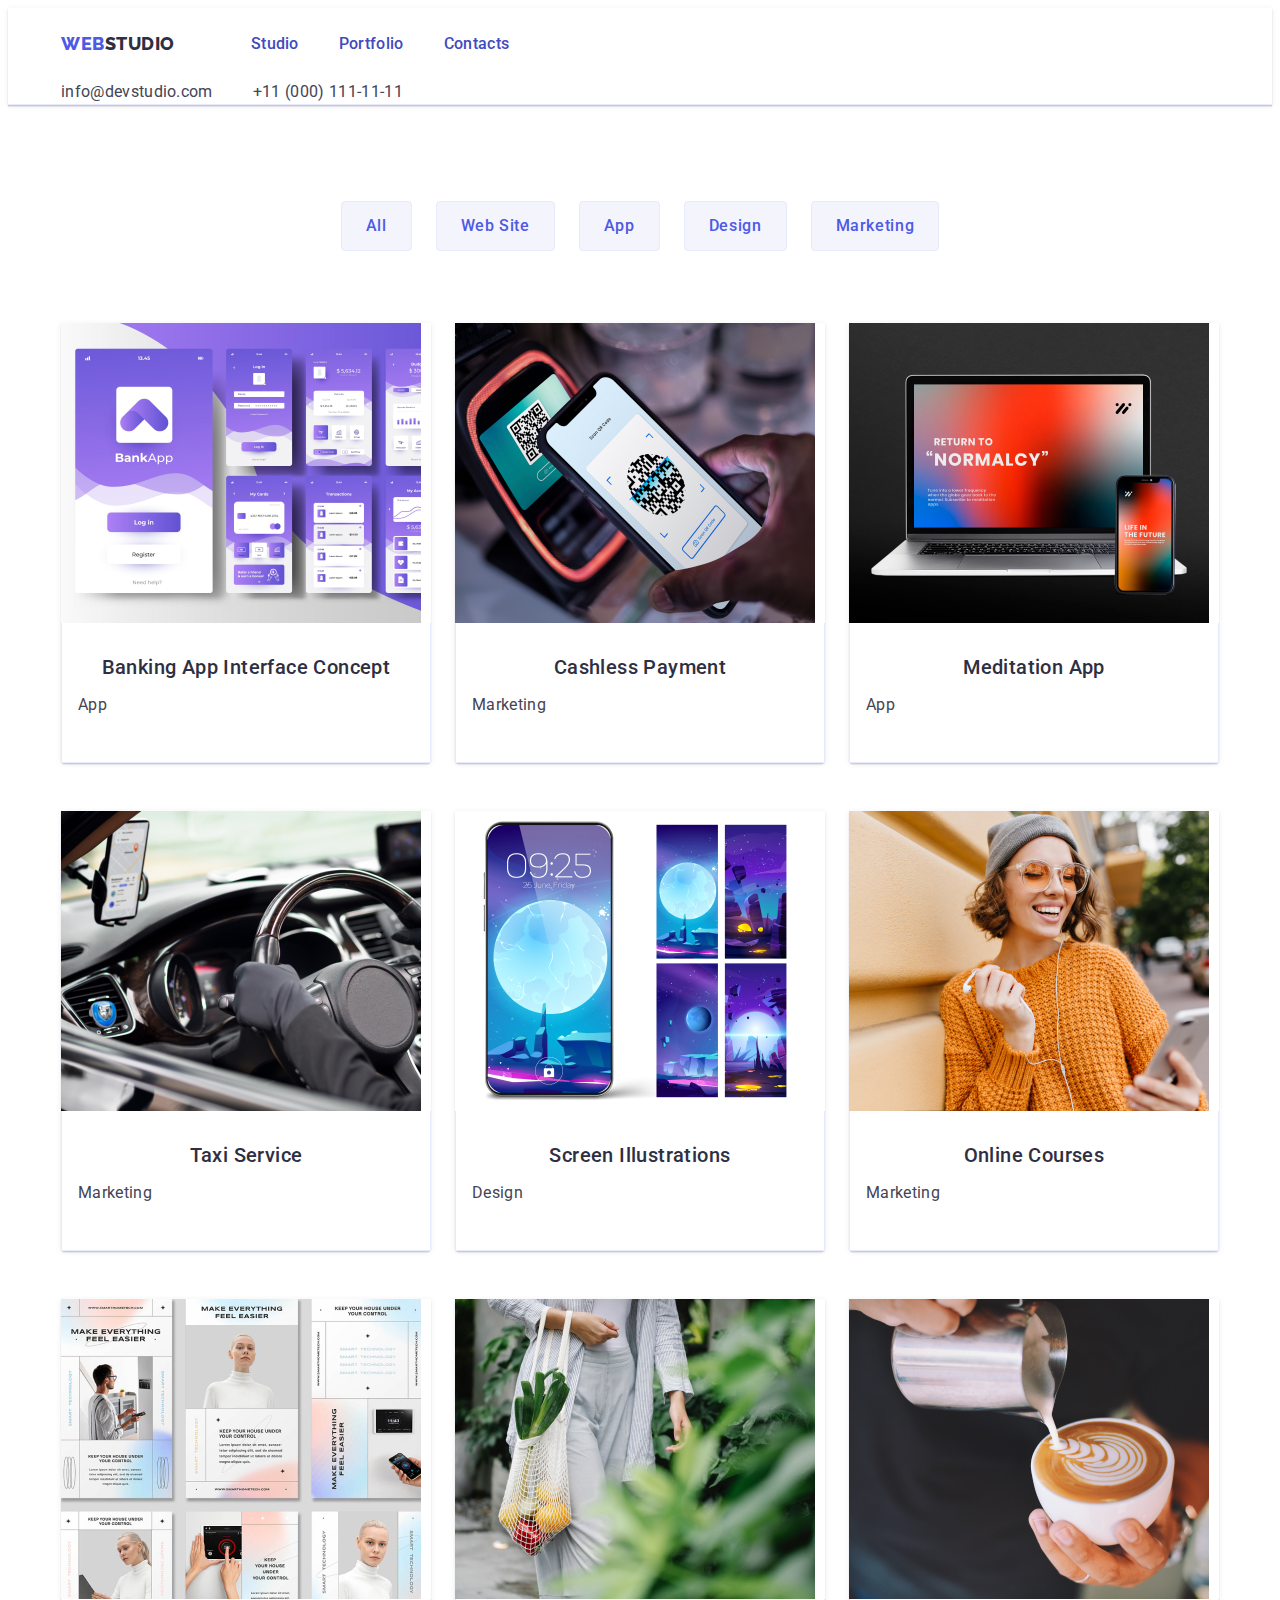
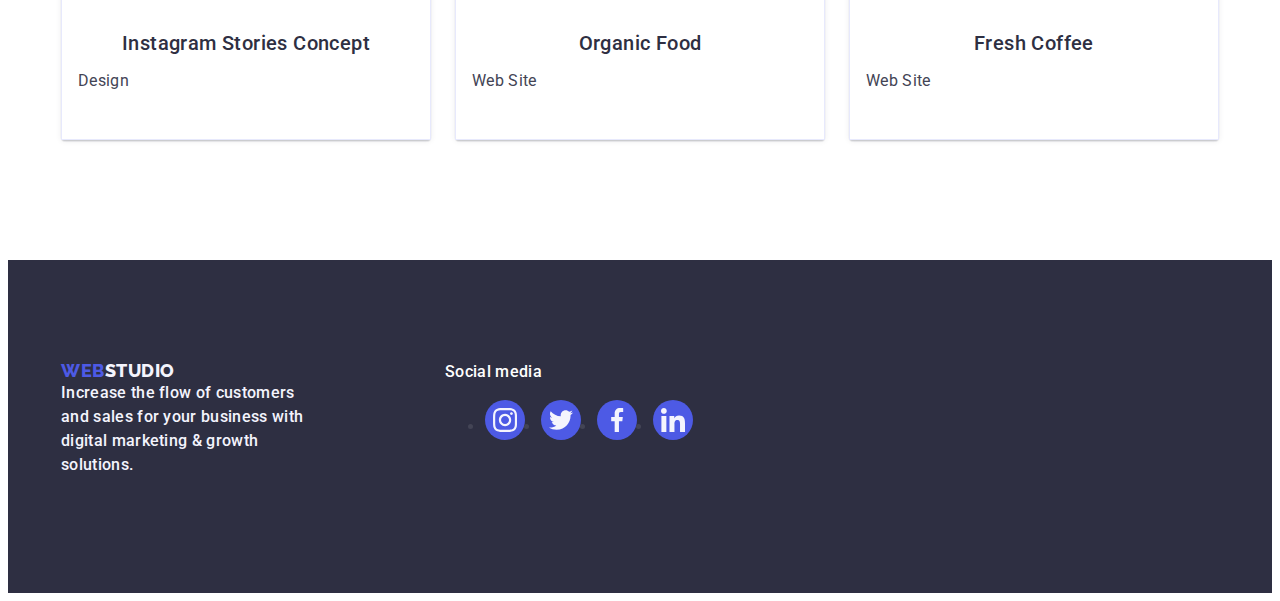
==== commit 46f09b3e: ")))" ====
--- a/portfolio.html
+++ b/portfolio.html
@@ -1,30 +1,37 @@
 <!DOCTYPE html>
 <html lang="en">
-  <head>
-    <meta charset="UTF-8" />
-    <meta name="viewport" content="width=device-width, initial-scale=1.0" />
-    <title>Document</title>
-    <link
-      rel="stylesheet"
-      href="https://cdnjs.cloudflare.com/ajax/libs/modern-normalize/2.0.0/modern-normalize.min.css"
-      integrity="sha512-4xo8blKMVCiXpTaLzQSLSw3KFOVPWhm/TRtuPVc4WG6kUgjH6J03IBuG7JZPkcWMxJ5huwaBpOpnwYElP/m6wg=="
-      crossorigin="anonymous"
-      referrerpolicy="no-referrer"
-    />
-    <link rel="preconnect" href="https://fonts.googleapis.com" />
-    <link rel="preconnect" href="https://fonts.gstatic.com" crossorigin />
-    <link
-      href="https://fonts.googleapis.com/css2?family=Montserrat:wght@400;500;600&family=Roboto:wght@400;500;700&display=swap"
-      rel="stylesheet"
-    />
-    <link rel="preconnect" href="https://fonts.googleapis.com" />
-    <link rel="preconnect" href="https://fonts.gstatic.com" crossorigin />
-    <link
-      href="https://fonts.googleapis.com/css2?family=Montserrat:wght@400;500;600&family=Raleway&family=Roboto:wght@400;500;700&display=swap"
-      rel="stylesheet"
-    />
-    <link rel="stylesheet" href="./css/styles.css" />
-  </head>
+    <head>
+        <meta charset="UTF-8" />
+        <meta name="viewport" content="width=device-width, initial-scale=1.0" />
+        <title>studio</title>
+        <link rel="stylesheet" href="./icomoon/style.css" />
+        <link
+          rel="stylesheet"
+          href="https://cdnjs.cloudflare.com/ajax/libs/modern-normalize/2.0.0/modern-normalize.min.css"
+          integrity="sha512-4xo8blKMVCiXpTaLzQSLSw3KFOVPWhm/TRtuPVc4WG6kUgjH6J03IBuG7JZPkcWMxJ5huwaBpOpnwYElP/m6wg=="
+          crossorigin="anonymous"
+          referrerpolicy="no-referrer"
+        />
+        <link rel="preconnect" href="https://fonts.googleapis.com" />
+        <link rel="preconnect" href="https://fonts.gstatic.com" crossorigin />
+        <link
+          href="https://fonts.googleapis.com/css2?family=Montserrat:wght@400;500;600&family=Roboto:wght@400;500;700&display=swap"
+          rel="stylesheet"
+        />
+        <link rel="preconnect" href="https://fonts.googleapis.com" />
+        <link rel="preconnect" href="https://fonts.gstatic.com" crossorigin />
+        <link
+          href="https://fonts.googleapis.com/css2?family=Montserrat:wght@400;500;600&family=Raleway&family=Roboto:wght@400;500;700&display=swap"
+          rel="stylesheet"
+        />
+        <link rel="preconnect" href="https://fonts.googleapis.com" />
+        <link rel="preconnect" href="https://fonts.gstatic.com" crossorigin />
+        <link
+          href="https://fonts.googleapis.com/css2?family=Montserrat:wght@400;500;600&family=Raleway:ital,wght@0,400;0,800;1,700;1,800&family=Roboto:wght@400;500;700&display=swap"
+          rel="stylesheet"
+        />
+        <link rel="stylesheet" href="./css/styles.css" />
+      </head>
   <body class="body">
     <header class="header">
       <!--adress.logo-->
--- a/css/styles.css
+++ b/css/styles.css
@@ -31,9 +31,7 @@
     box-shadow: 0px 2px 1px rgba(46, 47, 66, 0.08), 0px 1px 1px rgba(46, 47, 66, 0.16), 0px 1px 6px rgba(46, 47, 66, 0.08); 
 }
 
-.div{
-    display: flex; 
-}
+.div{}
 
 .container {
     width: 1158px; 
@@ -91,6 +89,8 @@
     line-height: 1.5em; 
     letter-spacing: 0.32px;
     gap: 40px;
+    padding-left: 0;
+    margin: 0;
 }
 
 .ull {
@@ -120,8 +120,6 @@
     border-radius: 2px;
 }
 
-address {}
-
 .contacts {
     color:  #434455;
     transition: color 250ms cubic-bezier(0.4, 0, 0.2, 1);
@@ -143,6 +141,7 @@
     font-weight: 400;
     line-height: 1.5em; /* 150% */
     letter-spacing: 0.32px;
+    margin-left: auto;
 }
 
 
@@ -342,7 +341,8 @@
     line-height: 1.2em; /* 120% */
     letter-spacing: 0.4px;
     margin-bottom: 8px;
-    text-align: center; 
+    margin: 0;
+    text-align: center;
 }
 
 .p-one {
@@ -360,9 +360,9 @@
 }
 
 .h-two {
+    margin: 0;
     margin-bottom: 72px;
     color: var(--navyblue, #2E2F42);
-    text-align: center;
     font-family: 'Roboto';
     font-size: 36px;
     font-style: normal;
@@ -370,7 +370,6 @@
     line-height: 1.11em; /* 111.111% */
     letter-spacing: 0.72px;
     text-transform: capitalize;
-    line-height: 1.11em;
 }
 
 .ulli-two {
@@ -400,12 +399,12 @@
         transition: box-shadow 250ms cubic-bezier(0.4, 0, 0.2, 1);
     }
 
-    .portfolio-card-link:hover {
+    .portfolio-card-link:hover  {
         box-shadow:  0px 1px 6px rgba(46, 47, 66, 0.08), 0px 1px 1px rgba(46, 47, 66, 0.16), 0px 2px 1px rgba(46, 47, 66, 0.08); 
         transform: translateY(0%);
     }
 
-    .portfolio-card-link:focus {
+    .portfolio-card-link:focus  {
         box-shadow: 0px 1px 6px rgba(46, 47, 66, 0.08), 0px 1px 1px rgba(46, 47, 66, 0.16), 0px 2px 1px rgba(46, 47, 66, 0.08);
         transform: translateY(0%);
     }
@@ -553,6 +552,7 @@
     letter-spacing: 0.02em; 
     margin-bottom: 16px;
     font-weight: 500;
+    max-width: 264px;
 }
 
 .par-f {
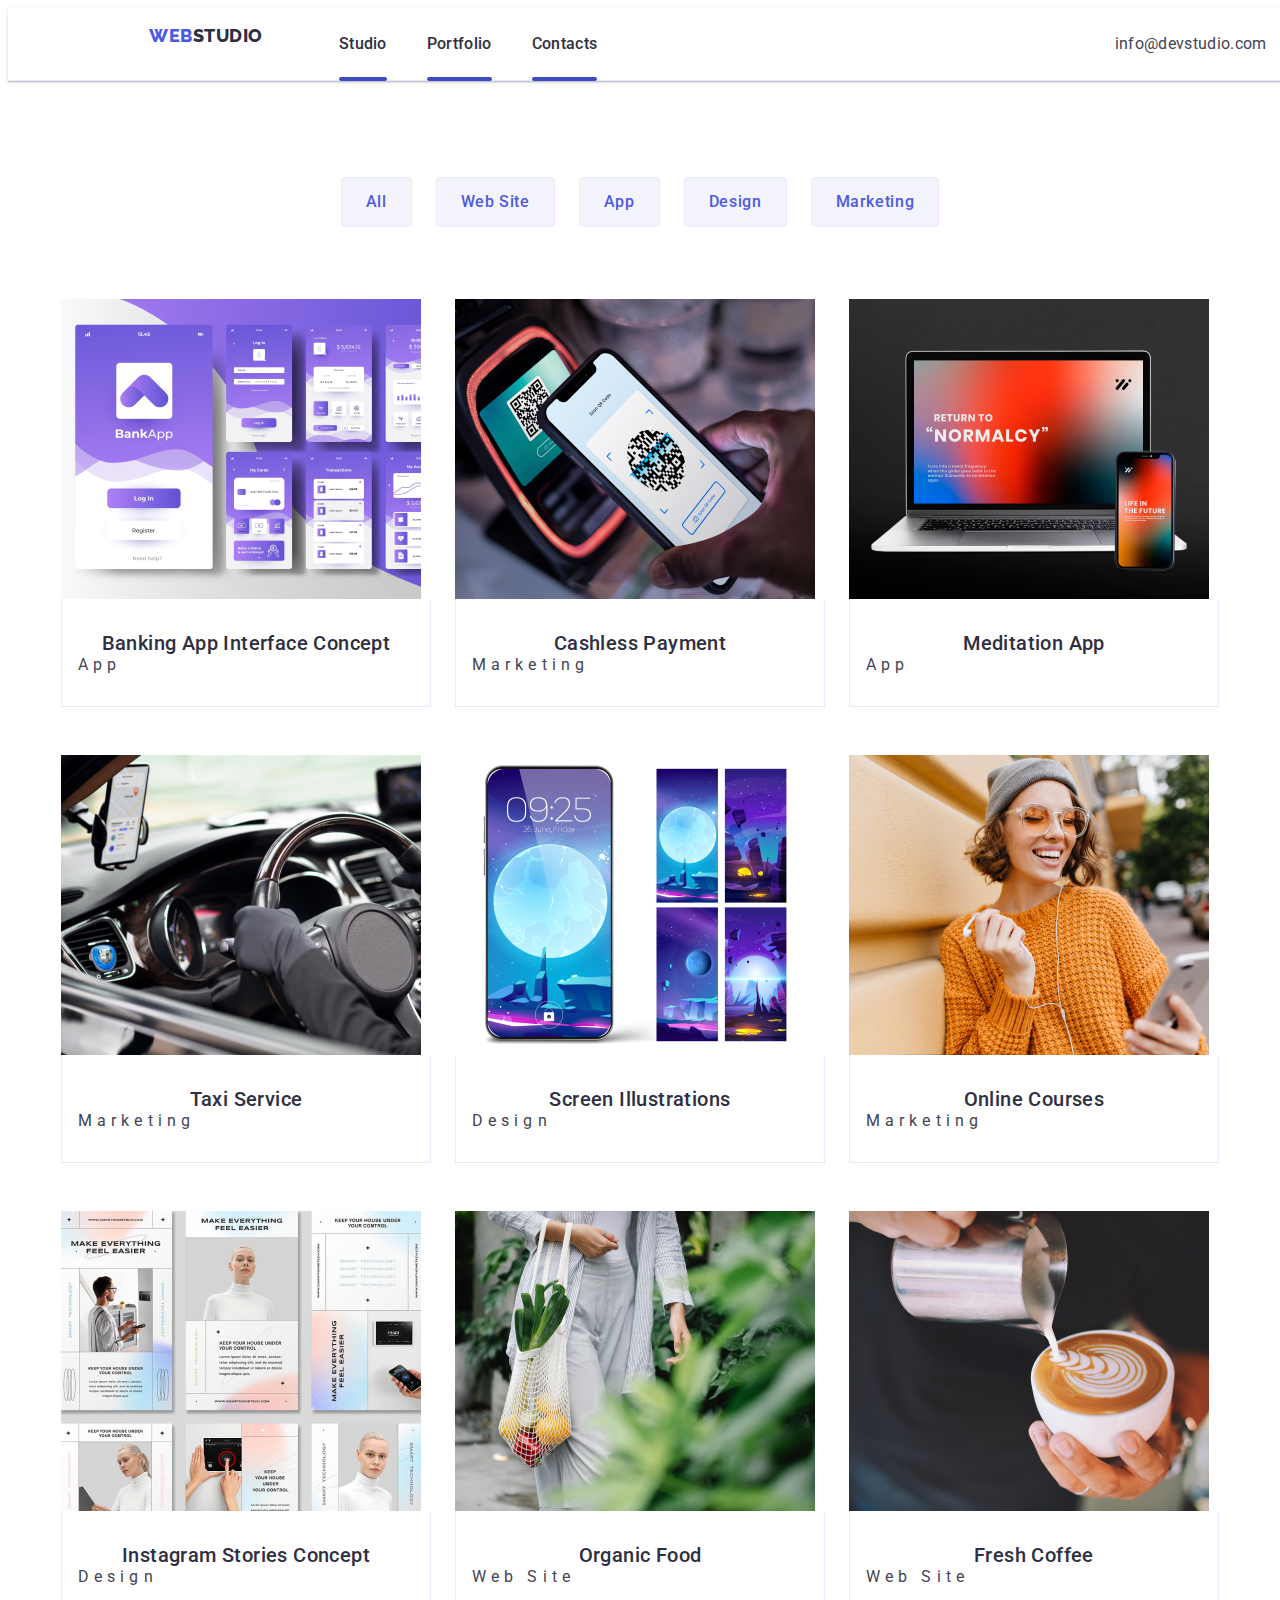
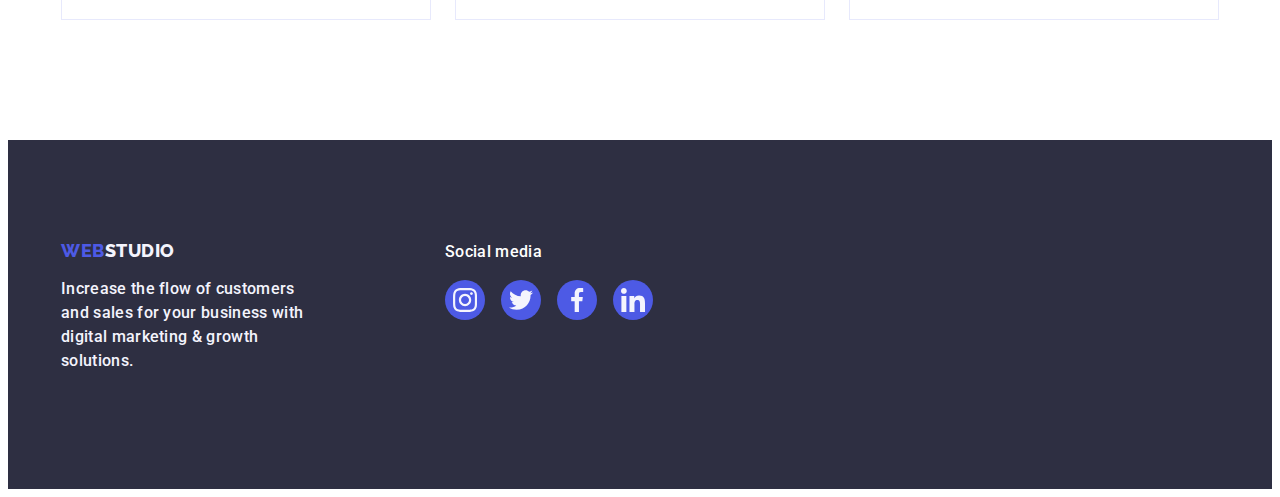
==== commit 4f0ac5a6: ")))" ====
--- a/portfolio.html
+++ b/portfolio.html
@@ -293,7 +293,7 @@
   
             <p class="par-f">Social media</p>
             
-            <ul class="social-network-f">
+            <ul class="list social-network-f">
               <li class="social">
                 <a class="a-soc-f" href="">
                   <svg class="svg-soc" width="24" height="24">
--- a/css/styles.css
+++ b/css/styles.css
@@ -29,6 +29,9 @@
     flex-shrink: 0;
     border-bottom: 1px solid #e7e9fc;
     box-shadow: 0px 2px 1px rgba(46, 47, 66, 0.08), 0px 1px 1px rgba(46, 47, 66, 0.16), 0px 1px 6px rgba(46, 47, 66, 0.08); 
+    width: 1440px;
+    height: 72px;
+    flex-shrink: 0;
 }
 
 .div{}
@@ -70,6 +73,7 @@
     text-transform: uppercase;
     line-height: 1.17;
     margin-right: 76px;
+    margin-bottom: 16px;
 }
 
 .logo-dark {
@@ -98,7 +102,6 @@
     font-weight: 500;
     padding: 24px 0;
     position: relative; 
-    color: #404bbf;
     transition: color 250ms cubic-bezier(0.4, 0, 0.2, 1);
 }
 
@@ -118,6 +121,7 @@
     height: 4px; 
     background-color: #404bbf; 
     border-radius: 2px;
+    width: 100%;
 }
 
 .contacts {
@@ -142,6 +146,13 @@
     line-height: 1.5em; /* 150% */
     letter-spacing: 0.32px;
     margin-left: auto;
+    display: flex;
+    width: 153px;
+    height: 24px;
+    justify-content: center;
+    align-items: center;
+    flex-shrink: 0;
+ 
 }
 
 
@@ -158,12 +169,13 @@
     flex-shrink: 0;
     text-align: center;
     padding: 188px 0 ;
-    background-image: linear-gradient(rgba(46, 47, 66, 0.7), rgba(46, 47, 66, 0.7)), url(/images/team/people-office.jpg);
+    background-image: linear-gradient(rgba(46, 47, 66, 0.7), rgba(46, 47, 66, 0.7)), url(../images/team/people-office.jpg);
     background-repeat: no-repeat;
     background-position: center;
     background-size: cover;
     max-width: 1440px; 
     height: 600px;
+    margin: 0 auto;
 }
 
 .h-one {
@@ -332,6 +344,18 @@
     flex-shrink: 0;
 }
 
+.h-three-p {
+    color: var(--navyblue, #2E2F42);
+    font-family: 'Roboto';
+    font-size: 20px;
+    font-style: normal;
+    font-weight: 500;
+    line-height: 1.2em; /* 120% */
+    letter-spacing: 0.4px;
+    margin-bottom: 8px;
+    margin: 0;
+}
+
 .h-three {
     color: var(--navyblue, #2E2F42);
     font-family: 'Roboto';
@@ -351,8 +375,8 @@
     font-size: 16px;
     font-style: normal;
     font-weight: 400;
-    line-height: 1.2em; /* 150% */
-    letter-spacing: 0.32px;
+    line-height: 1.2; /* 150% */
+    letter-spacing: 0.32em;
 }
 
 .sec-three{
@@ -370,6 +394,7 @@
     line-height: 1.11em; /* 111.111% */
     letter-spacing: 0.72px;
     text-transform: capitalize;
+    margin-bottom: 8px;
 }
 
 .ulli-two {
@@ -384,6 +409,7 @@
 
 .ulli-three {
     gap: 24px;
+    
 }
 
 .li-two {
@@ -391,7 +417,10 @@
     justify-content: center;
     background: var(--white, #FFF);
     border-radius: 0px 0px 4px 4px; 
-    box-shadow: 0px 1px 6px rgba(46, 47, 66, 0.08), 0px 1px 1px rgba(46, 47, 66, 0.16), 0px 2px 1px rgba(46, 47, 66, 0.08);
+    }
+
+    img {
+        display: block;
     }
 
     .portfolio-card-link {
@@ -401,13 +430,17 @@
 
     .portfolio-card-link:hover  {
         box-shadow:  0px 1px 6px rgba(46, 47, 66, 0.08), 0px 1px 1px rgba(46, 47, 66, 0.16), 0px 2px 1px rgba(46, 47, 66, 0.08); 
+    }
+
+    .portfolio-card-link:focus  {
+        box-shadow: 0px 1px 6px rgba(46, 47, 66, 0.08), 0px 1px 1px rgba(46, 47, 66, 0.16), 0px 2px 1px rgba(46, 47, 66, 0.08);   
+    }
+
+    .portfolio-card-link:hover .p-div-img,
+    .portfolio-card-link:focus .p-div-img {
         transform: translateY(0%);
     }
-
-    .portfolio-card-link:focus  {
-        box-shadow: 0px 1px 6px rgba(46, 47, 66, 0.08), 0px 1px 1px rgba(46, 47, 66, 0.16), 0px 2px 1px rgba(46, 47, 66, 0.08);
-        transform: translateY(0%);
-    }
+     
 
 .div-img {
     position: relative; 
@@ -430,6 +463,16 @@
     transition: transform 250ms cubic-bezier(0.4, 0, 0.2, 1);
 }
 
+p,
+h1,
+h2,
+h3,
+h4,
+h5,
+h6 {
+    margin: 0;
+}
+
 .work {
     padding: 32px 0;
     }
@@ -438,6 +481,7 @@
     display: flex; 
     justify-content: center; 
     gap: 24px; 
+    list-style: none;
 }
 
 .social {
@@ -587,6 +631,7 @@
 .social-network-f {
     gap: 16px;
     display: flex; 
+    list-style: none;
 }
 
 .ul2 {
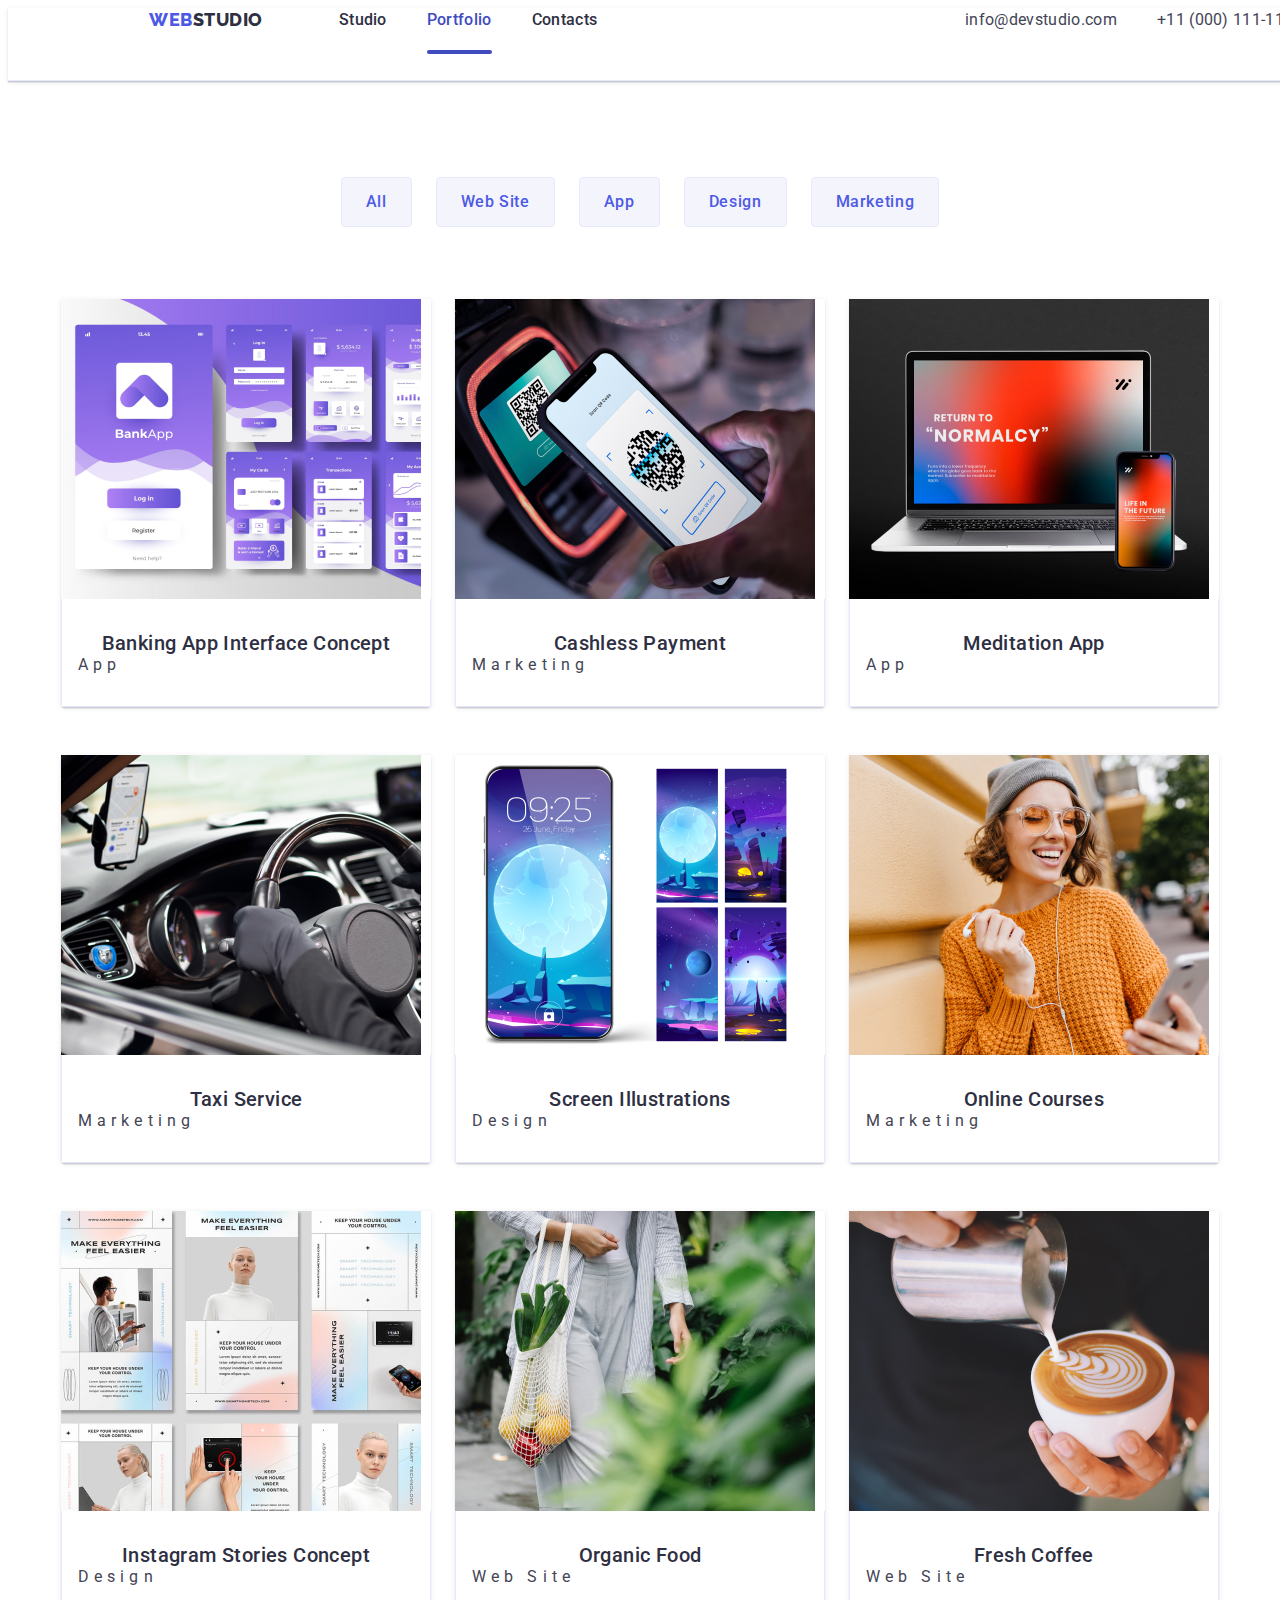
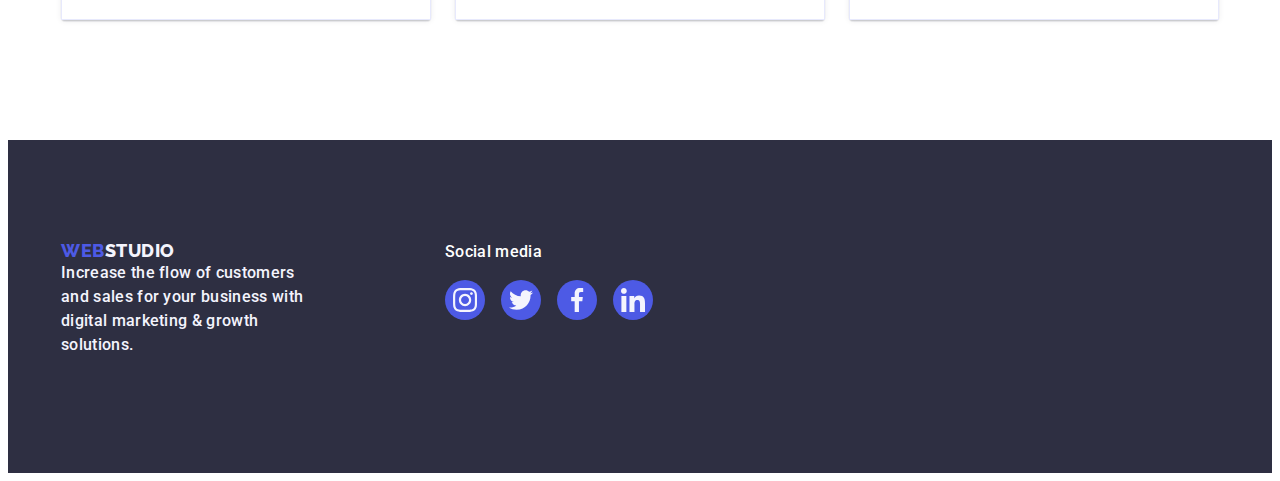
==== commit 9e5c3a24: ")))" ====
--- a/portfolio.html
+++ b/portfolio.html
@@ -35,14 +35,14 @@
   <body class="body">
     <header class="header">
       <!--adress.logo-->
-      <div class="div container">
+      <div class="header-container container">
         <nav class="nav">
           <a href="./index.htm" class="logo link"
             >Web<span class="logo-dark">Studio</span></a
           >
           <ul class="list">
             <li><a href="./index.html" class="ull link">Studio</a></li>
-            <li><a href="./portfolio.html" class="ull link">Portfolio</a></li>
+            <li><a href="./portfolio.html" class=" current  ull link">Portfolio</a></li>
             <li><a href="" class="ull link">Contacts</a></li>
           </ul>
         </nav>
--- a/css/styles.css
+++ b/css/styles.css
@@ -60,7 +60,6 @@
 .link {
     text-decoration: none;
     color: currentColor;
-    display: inline-block; 
     }
 
 .logo {
@@ -73,7 +72,6 @@
     text-transform: uppercase;
     line-height: 1.17;
     margin-right: 76px;
-    margin-bottom: 16px;
 }
 
 .logo-dark {
@@ -97,12 +95,13 @@
     margin: 0;
 }
 
-.ull {
-    color: #2e2f42;
+.ull {     
     font-weight: 500;
     padding: 24px 0;
     position: relative; 
     transition: color 250ms cubic-bezier(0.4, 0, 0.2, 1);
+    color: #404bbf;
+    color: #2e2f42;
 }
 
 .ull:hover {
@@ -113,7 +112,7 @@
     color: #404bbf;
 }
 
-.ull::after {
+.current::after {
     content: '' ;
     position: absolute; 
     left: 0;
@@ -123,7 +122,10 @@
     border-radius: 2px;
     width: 100%;
 }
-
+.current {
+    color:#404bbf; 
+
+}
 .contacts {
     color:  #434455;
     transition: color 250ms cubic-bezier(0.4, 0, 0.2, 1);
@@ -137,22 +139,15 @@
     color: #404bbf;
 }
 
+.header-container {
+    display: flex;
+    align-items: center;
+}
+
 .address {
-    color: var(--navyblue, #2E2F42);
-    font-family: 'Roboto';
-    font-size: 16px;
     font-style: normal;
-    font-weight: 400;
-    line-height: 1.5em; /* 150% */
-    letter-spacing: 0.32px;
     margin-left: auto;
-    display: flex;
-    width: 153px;
-    height: 24px;
-    justify-content: center;
-    align-items: center;
-    flex-shrink: 0;
- 
+
 }
 
 
@@ -394,7 +389,6 @@
     line-height: 1.11em; /* 111.111% */
     letter-spacing: 0.72px;
     text-transform: capitalize;
-    margin-bottom: 8px;
 }
 
 .ulli-two {
@@ -417,6 +411,7 @@
     justify-content: center;
     background: var(--white, #FFF);
     border-radius: 0px 0px 4px 4px; 
+    box-shadow: 0px 1px 6px rgba(46, 47, 66, 0.08), 0px 1px 1px rgba(46, 47, 66, 0.16), 0px 2px 1px rgba(46, 47, 66, 0.08);
     }
 
     img {
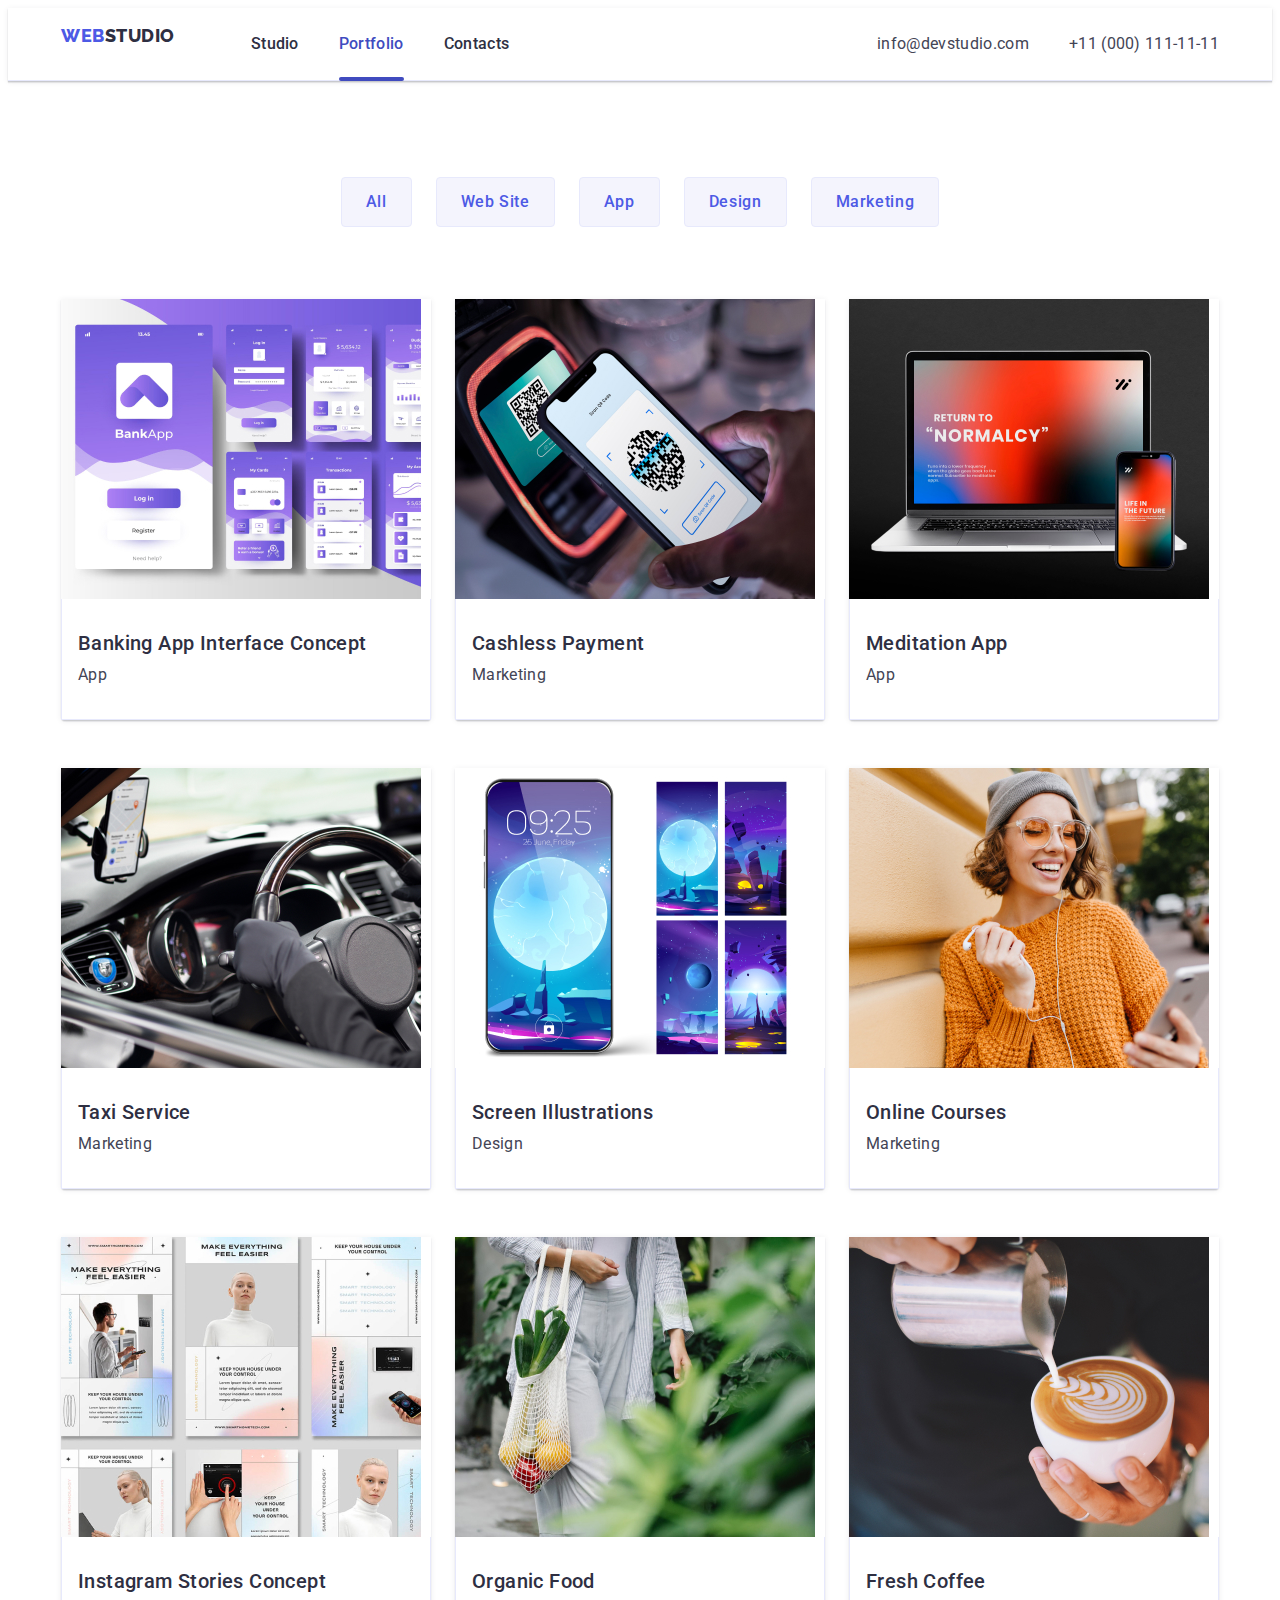
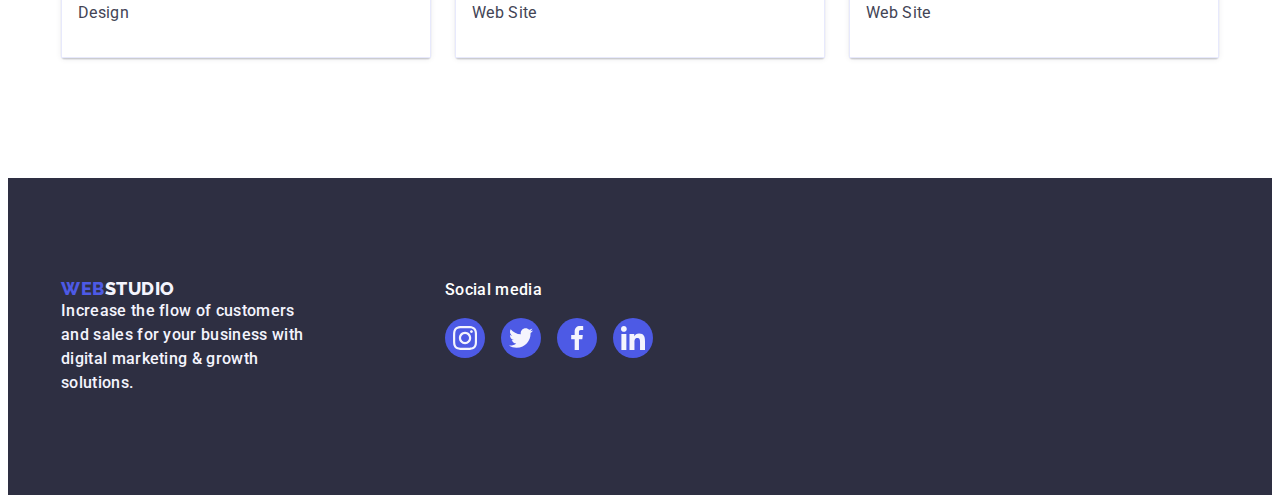
==== commit 09159c6e: "oww" ====
--- a/portfolio.html
+++ b/portfolio.html
@@ -86,7 +86,7 @@
           </ul>
 
           <ul class="ullp-two list">
-            <li class="lipli li-two">
+            <li class="lipli li-two-p">
               <a class="portfolio-card-link link" href="">
                 <div class="div-img">
                   <img
@@ -107,7 +107,7 @@
                 </div>
               </a>
             </li>
-            <li class="lipli li-two">
+            <li class="lipli li-two-p">
               <a class="portfolio-card-link link" href="">
                 <div class="div-img">
                   <img
@@ -128,7 +128,7 @@
                 </div>
               </a>
             </li>
-            <li class="lipli li-two">
+            <li class="lipli li-two-p">
               <a class="portfolio-card-link link" href="">
                 <div class="div-img">
                   <img
@@ -149,7 +149,7 @@
                 </div>
               </a>
             </li>
-            <li class="lipli li-two">
+            <li class="lipli li-two-p">
               <a class="portfolio-card-link link" href="">
                 <div class="div-img">
                   <img
@@ -170,7 +170,7 @@
                 </div>
               </a>
             </li>
-            <li class="lipli li-two">
+            <li class="lipli li-two-p">
               <a class="portfolio-card-link link" href="">
                 <div class="div-img">
                   <img
@@ -191,7 +191,7 @@
                 </div>
               </a>
             </li>
-            <li class="lipli li-two">
+            <li class="lipli li-two-p">
               <a class="portfolio-card-link link" href="">
                 <div class="div-img">
                     <img
@@ -212,7 +212,7 @@
                 </div>
               </a>
             </li>
-            <li class="lipli li-two">
+            <li class="lipli li-two-p">
               <a class="portfolio-card-link link" href="">
                 <div class="div-img">
                     <img
@@ -233,7 +233,7 @@
                 </div>
               </a>
             </li>
-            <li class="lipli li-two">
+            <li class="lipli li-two-p">
               <a class="portfolio-card-link link" href="">
                 <div class="div-img">
                     <img
@@ -254,7 +254,7 @@
                 </div>
               </a>
             </li>
-            <li class="lipli li-two">
+            <li class="lipli li-two-p">
               <a class="portfolio-card-link link" href="">
                 <div class="div-img">
                     <img
--- a/css/styles.css
+++ b/css/styles.css
@@ -29,8 +29,6 @@
     flex-shrink: 0;
     border-bottom: 1px solid #e7e9fc;
     box-shadow: 0px 2px 1px rgba(46, 47, 66, 0.08), 0px 1px 1px rgba(46, 47, 66, 0.16), 0px 1px 6px rgba(46, 47, 66, 0.08); 
-    width: 1440px;
-    height: 72px;
     flex-shrink: 0;
 }
 
@@ -72,14 +70,18 @@
     text-transform: uppercase;
     line-height: 1.17;
     margin-right: 76px;
+    margin-bottom: 16px;
+    
 }
 
 .logo-dark {
     color: var(--navyblue, #2E2F42);
+    
 }
 
 .logo-light {
     color: var(--cloud, #F4F4FD);
+    margin-bottom: 16px;
 }
 
 .list {
@@ -96,6 +98,7 @@
 }
 
 .ull {     
+    display: block;
     font-weight: 500;
     padding: 24px 0;
     position: relative; 
@@ -361,7 +364,7 @@
     letter-spacing: 0.4px;
     margin-bottom: 8px;
     margin: 0;
-    text-align: center;
+    margin-bottom: 8px;
 }
 
 .p-one {
@@ -370,8 +373,8 @@
     font-size: 16px;
     font-style: normal;
     font-weight: 400;
-    line-height: 1.2; /* 150% */
-    letter-spacing: 0.32em;
+    line-height: 1.5; /* 150% */
+    letter-spacing: 0.02em;
 }
 
 .sec-three{
@@ -389,6 +392,7 @@
     line-height: 1.11em; /* 111.111% */
     letter-spacing: 0.72px;
     text-transform: capitalize;
+    text-align: center;
 }
 
 .ulli-two {
@@ -403,6 +407,7 @@
 
 .ulli-three {
     gap: 24px;
+  
     
 }
 
@@ -410,8 +415,6 @@
     padding-bottom: 0px;
     justify-content: center;
     background: var(--white, #FFF);
-    border-radius: 0px 0px 4px 4px; 
-    box-shadow: 0px 1px 6px rgba(46, 47, 66, 0.08), 0px 1px 1px rgba(46, 47, 66, 0.16), 0px 2px 1px rgba(46, 47, 66, 0.08);
     }
 
     img {
@@ -589,7 +592,6 @@
     line-height: 1.5em;
     color:  #F4F4FD;
     letter-spacing: 0.02em; 
-    margin-bottom: 16px;
     font-weight: 500;
     max-width: 264px;
 }
@@ -664,6 +666,14 @@
     row-gap: 48px; 
     margin: 0;
     padding: 0;
+}
+
+.li-two-p {
+    padding-bottom: 0px;
+    justify-content: center;
+    background: var(--white, #FFF);
+    box-shadow:  0px 1px 6px rgba(46, 47, 66, 0.08), 0px 1px 1px rgba(46, 47, 66, 0.16), 0px 2px 1px rgba(46, 47, 66, 0.08);
+    border-radius: 0px 0px 4px 4px; 
 }
 
 .iris1 {}
